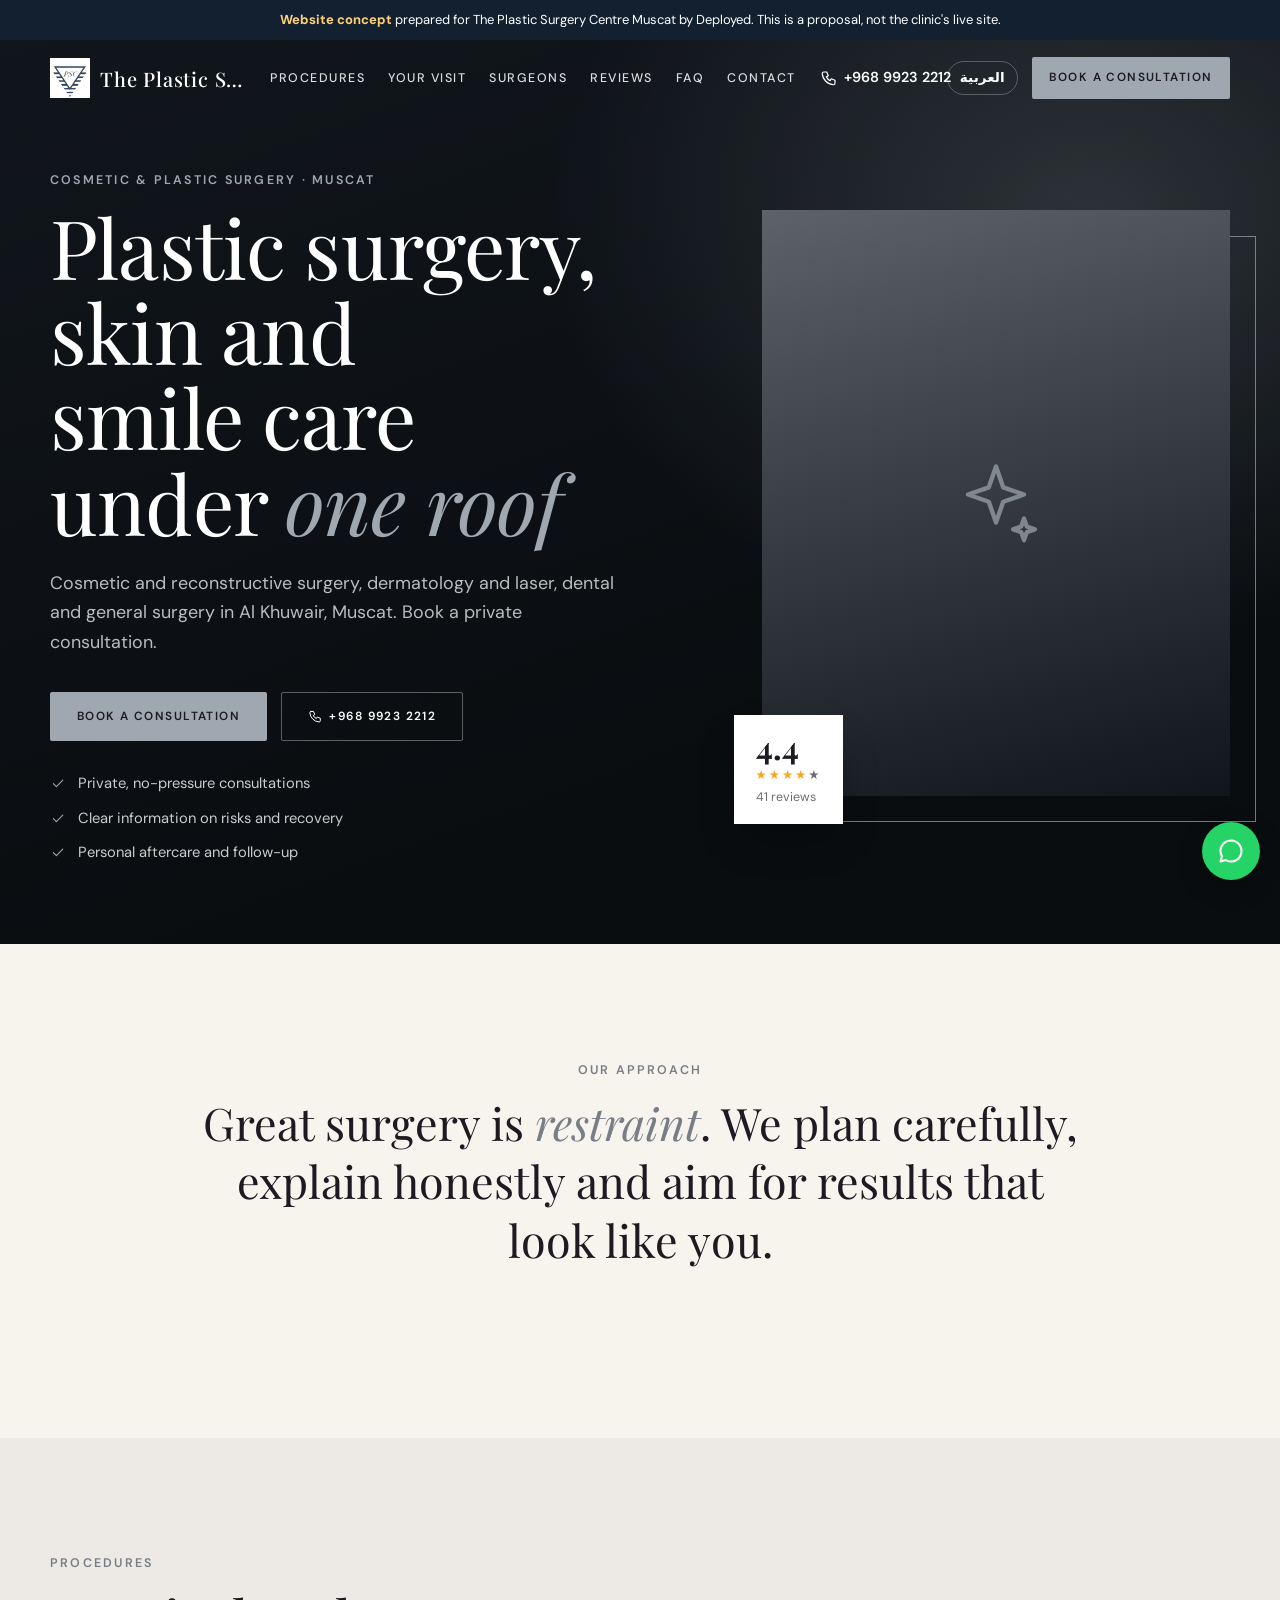
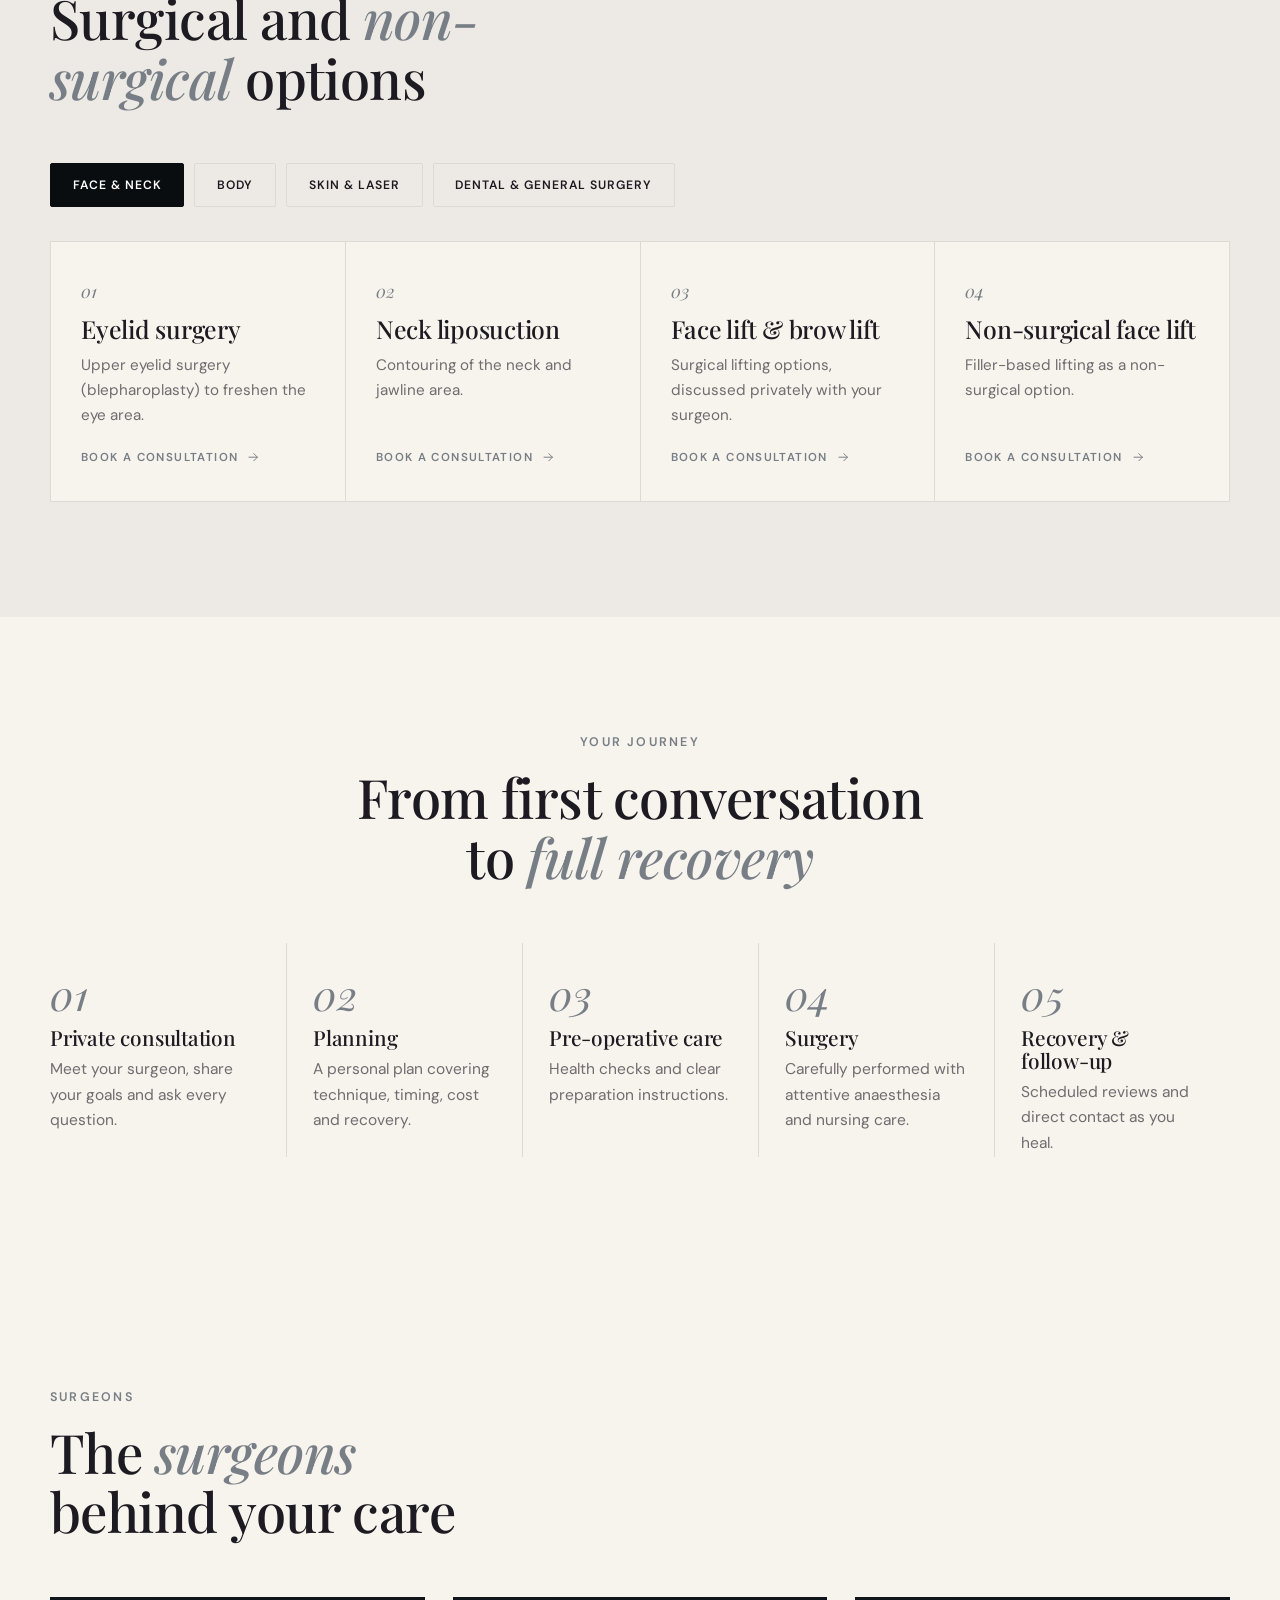
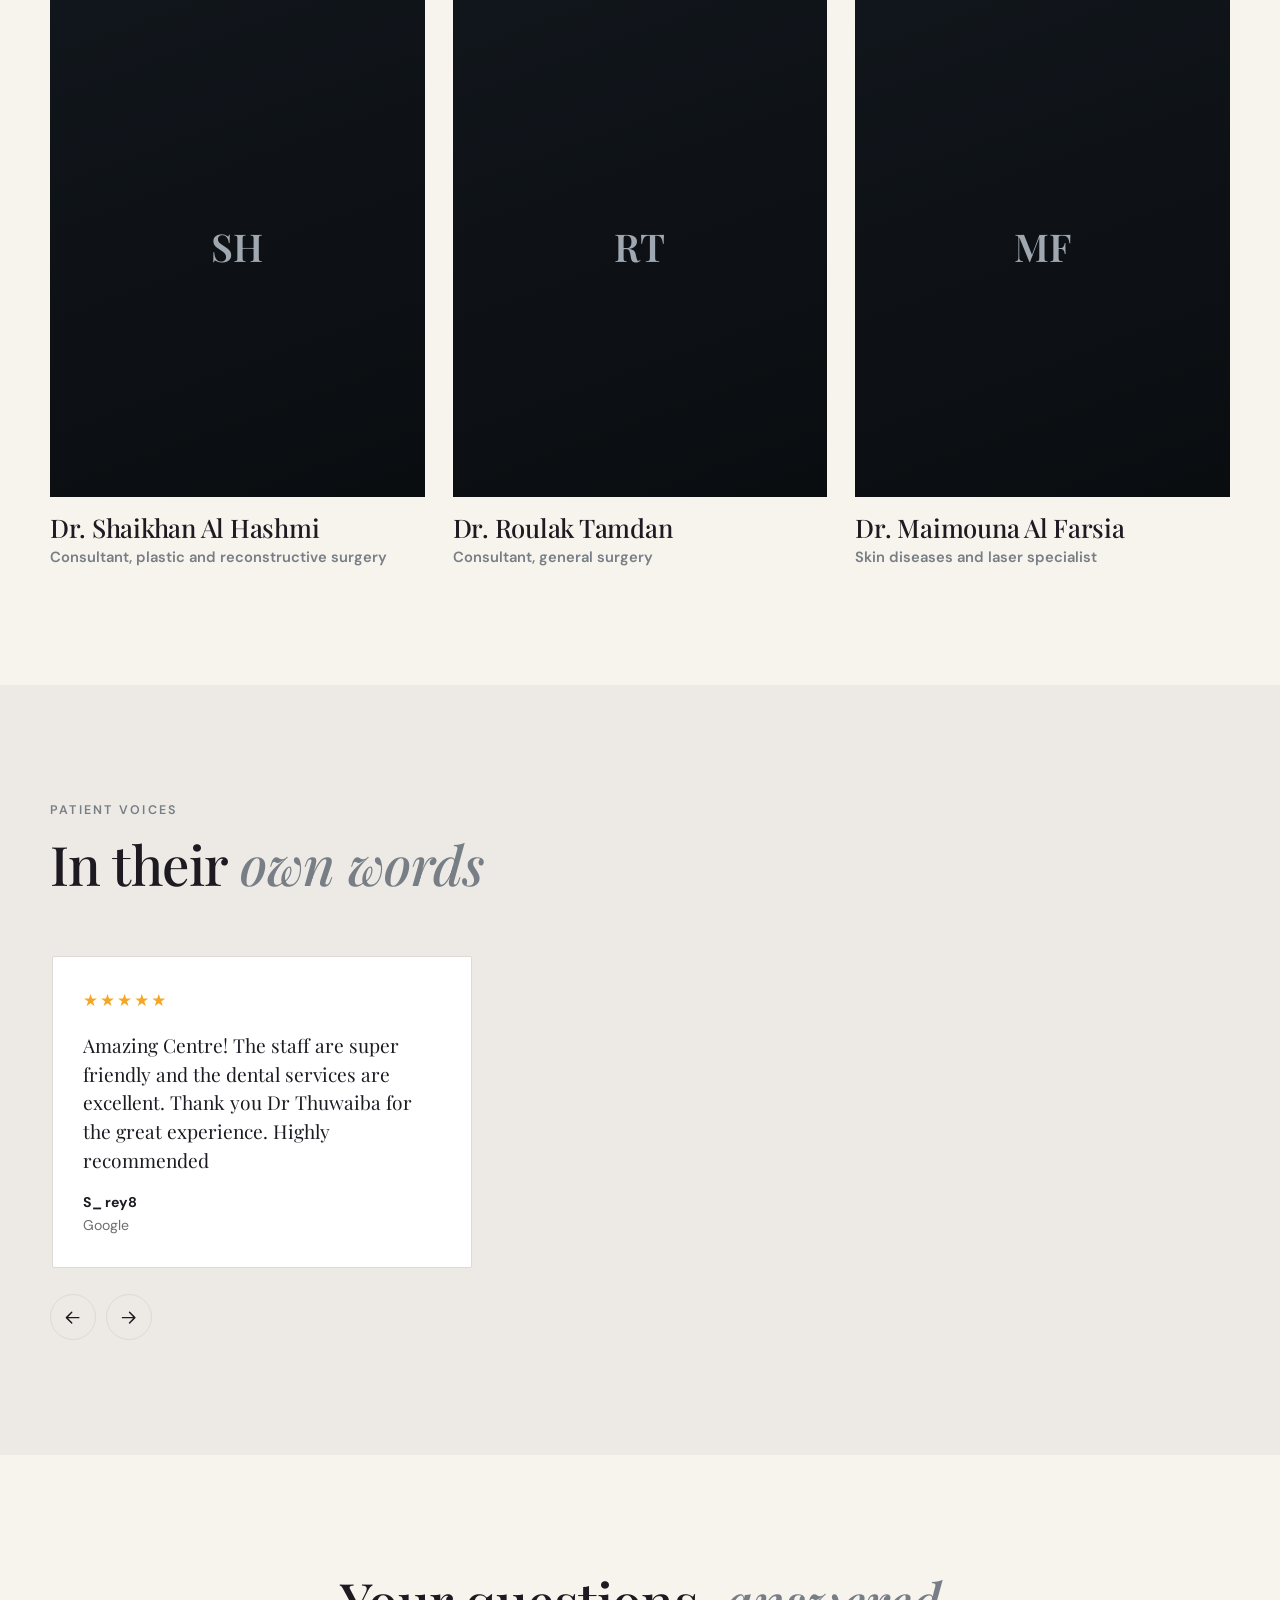
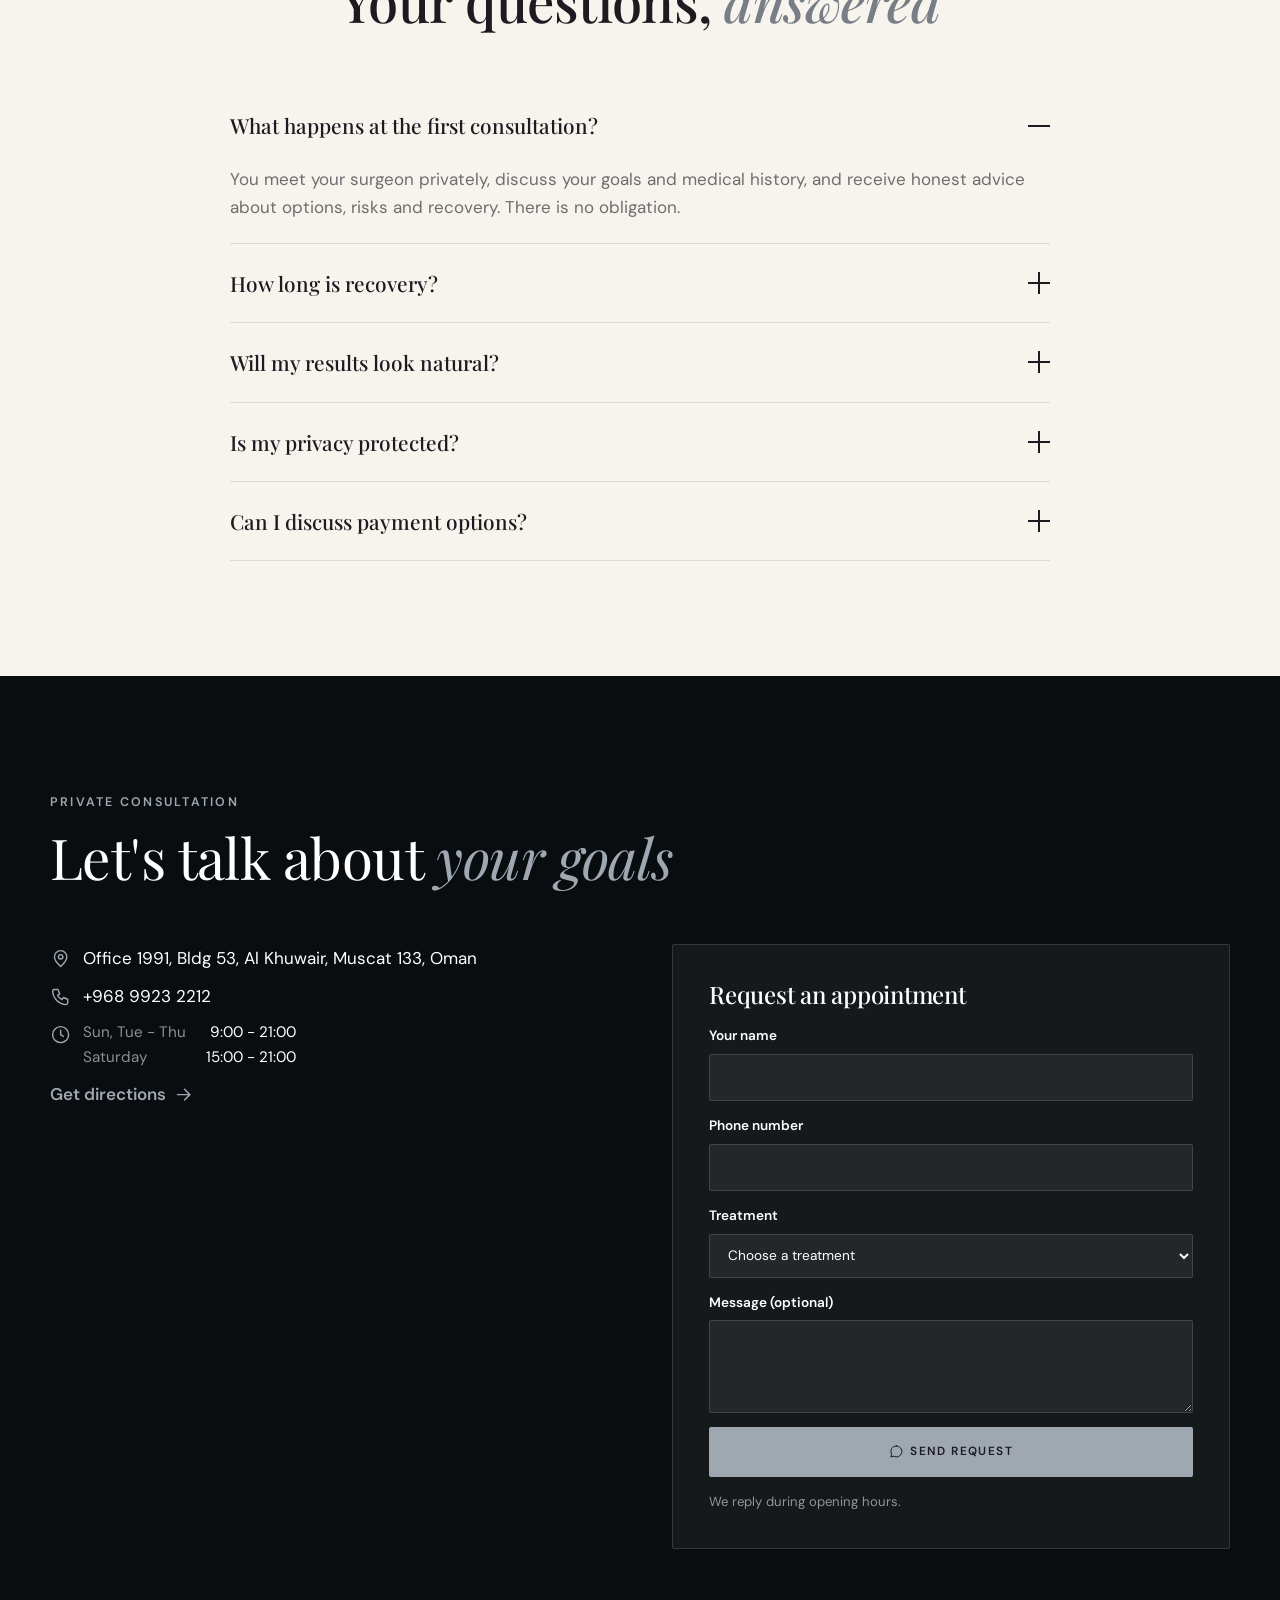
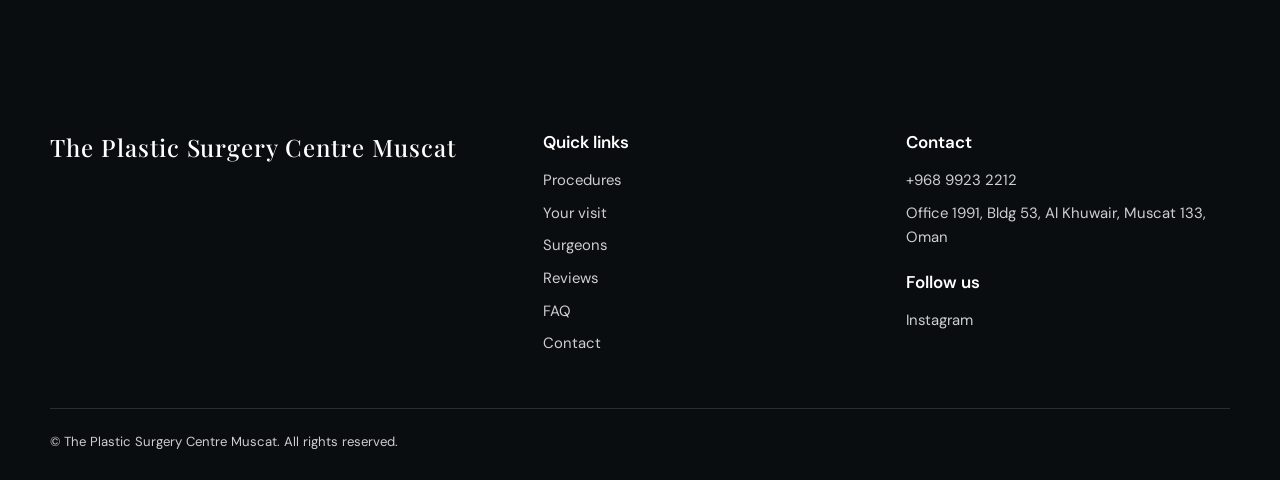
==== plastic-surgery-centre-muscat-c0ze/index.html @ c21ff0c1 "Add demo: The Plastic Surgery Centre Muscat Co-Authored-By: Claude Sonnet 5.5 <noreply@anthropic.com" ====
<!doctype html>
<html lang="en" dir="ltr" data-template="cosmetic-surgery">
<head>
<meta charset="utf-8">
<meta name="viewport" content="width=device-width,initial-scale=1">
<meta name="robots" content="noindex, nofollow">
<title>The Plastic Surgery Centre Muscat | Cosmetic &amp; plastic surgery in Muscat</title>
<meta name="description" content="The Plastic Surgery Centre Muscat provides surgical and non-surgical cosmetic procedures in Muscat, with private consultations, clear information and personal aftercare.">
<meta name="theme-color" content="#324252">
<meta property="og:title" content="The Plastic Surgery Centre Muscat | Cosmetic &amp; plastic surgery in Muscat">
<meta property="og:description" content="The Plastic Surgery Centre Muscat provides surgical and non-surgical cosmetic procedures in Muscat, with private consultations, clear information and personal aftercare.">
<link rel="alternate" hreflang="ar" href="ar/"><link rel="preconnect" href="https://fonts.googleapis.com">
<link rel="preconnect" href="https://fonts.gstatic.com" crossorigin>
<link rel="stylesheet" href="https://fonts.googleapis.com/css2?family=Playfair+Display:ital,wght@0,400;0,500;0,600;1,400;1,500&amp;family=DM+Sans:wght@300;400;500;600&amp;display=swap">
<style>:root{ --primary:#324252;--primary-deep:#202b35;--primary-soft:#eaecee;--primary-mid:#c2c6cb;--primary-ink:#ffffff;--accent:#9fa8b1;--accent-deep:#777e85;--accent-soft:#f2f3f4;--accent-ink:#14181c;--ink:#1d1a21;--muted:#706c6f;--line:#ddd9d5;--bg:#f7f3ed;--bg-alt:#edeae5;--night:#0a0d10;--night-2:#11161c;--font-display:'Playfair Display',Georgia,serif;--font-body:'DM Sans',system-ui,sans-serif; }</style>
<link rel="stylesheet" href="assets/base.css">
<link rel="stylesheet" href="assets/style.css">
<script>document.documentElement.classList.add('js')</script>
<script type="application/ld+json">{"@context": "https://schema.org", "@type": "MedicalClinic", "name": "The Plastic Surgery Centre Muscat", "telephone": "+968 9923 2212", "address": {"@type": "PostalAddress", "streetAddress": "Office 1991, Bldg 53, Al Khuwair, Muscat 133, Oman", "addressLocality": "Muscat", "addressCountry": "Oman"}, "aggregateRating": {"@type": "AggregateRating", "ratingValue": "4.4", "reviewCount": "41"}}</script>
</head>
<body>
<a class="skip" href="#main">Skip to content</a>
<div class="concept-banner"><strong>Website concept</strong> prepared for The Plastic Surgery Centre Muscat by Deployed. This is a proposal, not the clinic&#39;s live site.</div>

<header class="site-header" data-header>
  <div class="wrap bar">
    <a class="brand" href="./" aria-label="The Plastic Surgery Centre Muscat">
<img class="brand-logo" src="media/logo.png" alt="">      <span class="brand-name">The Plastic Surgery Centre Muscat</span>
    </a>
    <nav class="nav" id="nav" aria-label="Main">
<a href="#procedures">Procedures</a><a href="#journey">Your visit</a><a href="#surgeons">Surgeons</a><a href="#reviews">Reviews</a><a href="#faq">FAQ</a><a href="#contact">Contact</a>    </nav>
    <div class="actions">
<a class="tel" href="tel:96899232212" dir="ltr"><svg class="ic " viewBox="0 0 24 24" aria-hidden="true" fill="none" stroke="currentColor" stroke-width="1.6" stroke-linecap="round" stroke-linejoin="round"><path d="M5 4h4l2 5-2.5 1.5a11 11 0 005 5L15 13l5 2v4a2 2 0 01-2 2A16 16 0 013 6a2 2 0 012-2z"/></svg><span>+968 9923 2212</span></a><a class="lang" href="ar/" hreflang="ar" lang="ar">العربية</a>      <a class="btn btn-primary btn-sm" href="#contact">Book a consultation</a>
      <button class="burger" type="button" aria-label="Menu" aria-expanded="false" aria-controls="nav" data-burger><span></span><span></span></button>
    </div>
  </div>
</header>

<main id="main">
<section class="hero" id="top">
  <div class="wrap hero-grid">
    <div class="hero-copy">
      <p class="eyebrow">Cosmetic &amp; plastic surgery · Muscat</p>
      <h1>Plastic surgery, skin and smile care under <em>one roof</em></h1>
      <p class="hero-text">Cosmetic and reconstructive surgery, dermatology and laser, dental and general surgery in Al Khuwair, Muscat. Book a private consultation.</p>
      <div class="hero-cta">
        <a class="btn btn-accent" href="#contact">Book a consultation</a>
<a class="btn btn-ghost" href="tel:96899232212" dir="ltr"><svg class="ic " viewBox="0 0 24 24" aria-hidden="true" fill="none" stroke="currentColor" stroke-width="1.6" stroke-linecap="round" stroke-linejoin="round"><path d="M5 4h4l2 5-2.5 1.5a11 11 0 005 5L15 13l5 2v4a2 2 0 01-2 2A16 16 0 013 6a2 2 0 012-2z"/></svg> +968 9923 2212</a>      </div>
      <ul class="assure"><li><svg class="ic " viewBox="0 0 24 24" aria-hidden="true" fill="none" stroke="currentColor" stroke-width="1.6" stroke-linecap="round" stroke-linejoin="round"><path d="M5 12.5l4.5 4.5L19 7.5"/></svg>Private, no-pressure consultations</li><li><svg class="ic " viewBox="0 0 24 24" aria-hidden="true" fill="none" stroke="currentColor" stroke-width="1.6" stroke-linecap="round" stroke-linejoin="round"><path d="M5 12.5l4.5 4.5L19 7.5"/></svg>Clear information on risks and recovery</li><li><svg class="ic " viewBox="0 0 24 24" aria-hidden="true" fill="none" stroke="currentColor" stroke-width="1.6" stroke-linecap="round" stroke-linejoin="round"><path d="M5 12.5l4.5 4.5L19 7.5"/></svg>Personal aftercare and follow-up</li></ul>
    </div>
    <div class="hero-art">
      <div class="frame"><div class="ph frame-img" role="img" aria-label="The Plastic Surgery Centre Muscat"><svg class="ic " viewBox="0 0 24 24" aria-hidden="true" fill="none" stroke="currentColor" stroke-width="1.6" stroke-linecap="round" stroke-linejoin="round"><path d="M12 3l1.8 5.2L19 10l-5.2 1.8L12 17l-1.8-5.2L5 10l5.2-1.8z"/><path d="M19 16l.7 2 2 .7-2 .7-.7 2-.7-2-2-.7 2-.7z"/></svg></div></div>
<div class="badge"><b>4.4</b><span class="stars" role="img" aria-label="4.4 / 5"><span class="on">★</span><span class="on">★</span><span class="on">★</span><span class="on">★</span><span class="">★</span></span><span>41 reviews</span></div>    </div>
  </div>
</section>

<section class="sec intro">
  <div class="wrap narrow">
    <p class="eyebrow center">Our approach</p>
    <p class="intro-text reveal">Great surgery is <em>restraint</em>. We plan carefully, explain honestly and aim for results that look like you.</p>
  </div>
</section>


<section class="sec cream" id="procedures">
  <div class="wrap">
    <div class="sec-head reveal ">
<p class="eyebrow">Procedures</p>  <h2>Surgical and <em>non-surgical</em> options</h2>
</div>
    <div data-tabs>
      <div class="tabs" role="tablist">
<button class="tab" type="button" role="tab" id="tab-1" aria-controls="panel-1">Face &amp; neck</button><button class="tab" type="button" role="tab" id="tab-2" aria-controls="panel-2">Body</button><button class="tab" type="button" role="tab" id="tab-3" aria-controls="panel-3">Skin &amp; laser</button><button class="tab" type="button" role="tab" id="tab-4" aria-controls="panel-4">Dental &amp; general surgery</button>      </div>
      <div class="tabpanel" role="tabpanel" id="panel-1" aria-labelledby="tab-1">
        <div class="proc-grid">
          <a class="proc" href="#contact">
            <span class="proc-n">01</span>
            <h3>Eyelid surgery</h3>
            <p>Upper eyelid surgery (blepharoplasty) to freshen the eye area.</p>
            <span class="proc-go">Book a consultation <svg class="ic " viewBox="0 0 24 24" aria-hidden="true" fill="none" stroke="currentColor" stroke-width="1.6" stroke-linecap="round" stroke-linejoin="round"><path d="M5 12h14M13 6l6 6-6 6"/></svg></span>
          </a>
          <a class="proc" href="#contact">
            <span class="proc-n">02</span>
            <h3>Neck liposuction</h3>
            <p>Contouring of the neck and jawline area.</p>
            <span class="proc-go">Book a consultation <svg class="ic " viewBox="0 0 24 24" aria-hidden="true" fill="none" stroke="currentColor" stroke-width="1.6" stroke-linecap="round" stroke-linejoin="round"><path d="M5 12h14M13 6l6 6-6 6"/></svg></span>
          </a>
          <a class="proc" href="#contact">
            <span class="proc-n">03</span>
            <h3>Face lift &amp; brow lift</h3>
            <p>Surgical lifting options, discussed privately with your surgeon.</p>
            <span class="proc-go">Book a consultation <svg class="ic " viewBox="0 0 24 24" aria-hidden="true" fill="none" stroke="currentColor" stroke-width="1.6" stroke-linecap="round" stroke-linejoin="round"><path d="M5 12h14M13 6l6 6-6 6"/></svg></span>
          </a>
          <a class="proc" href="#contact">
            <span class="proc-n">04</span>
            <h3>Non-surgical face lift</h3>
            <p>Filler-based lifting as a non-surgical option.</p>
            <span class="proc-go">Book a consultation <svg class="ic " viewBox="0 0 24 24" aria-hidden="true" fill="none" stroke="currentColor" stroke-width="1.6" stroke-linecap="round" stroke-linejoin="round"><path d="M5 12h14M13 6l6 6-6 6"/></svg></span>
          </a>
        </div>
      </div>
      <div class="tabpanel" role="tabpanel" id="panel-2" aria-labelledby="tab-2">
        <div class="proc-grid">
          <a class="proc" href="#contact">
            <span class="proc-n">01</span>
            <h3>Abdominal sculpting</h3>
            <p>Body contouring for the abdomen.</p>
            <span class="proc-go">Book a consultation <svg class="ic " viewBox="0 0 24 24" aria-hidden="true" fill="none" stroke="currentColor" stroke-width="1.6" stroke-linecap="round" stroke-linejoin="round"><path d="M5 12h14M13 6l6 6-6 6"/></svg></span>
          </a>
          <a class="proc" href="#contact">
            <span class="proc-n">02</span>
            <h3>Mommy makeover</h3>
            <p>A combined plan for the body after pregnancy, tailored to you.</p>
            <span class="proc-go">Book a consultation <svg class="ic " viewBox="0 0 24 24" aria-hidden="true" fill="none" stroke="currentColor" stroke-width="1.6" stroke-linecap="round" stroke-linejoin="round"><path d="M5 12h14M13 6l6 6-6 6"/></svg></span>
          </a>
          <a class="proc" href="#contact">
            <span class="proc-n">03</span>
            <h3>Lipedema treatment</h3>
            <p>Assessment and treatment for lipedema, which is not simply weight gain.</p>
            <span class="proc-go">Book a consultation <svg class="ic " viewBox="0 0 24 24" aria-hidden="true" fill="none" stroke="currentColor" stroke-width="1.6" stroke-linecap="round" stroke-linejoin="round"><path d="M5 12h14M13 6l6 6-6 6"/></svg></span>
          </a>
        </div>
      </div>
      <div class="tabpanel" role="tabpanel" id="panel-3" aria-labelledby="tab-3">
        <div class="proc-grid">
          <a class="proc" href="#contact">
            <span class="proc-n">01</span>
            <h3>Dermatology</h3>
            <p>Skin consultations with the centre&#39;s dermatologist.</p>
            <span class="proc-go">Book a consultation <svg class="ic " viewBox="0 0 24 24" aria-hidden="true" fill="none" stroke="currentColor" stroke-width="1.6" stroke-linecap="round" stroke-linejoin="round"><path d="M5 12h14M13 6l6 6-6 6"/></svg></span>
          </a>
          <a class="proc" href="#contact">
            <span class="proc-n">02</span>
            <h3>Laser treatments</h3>
            <p>Laser sessions for face and body.</p>
            <span class="proc-go">Book a consultation <svg class="ic " viewBox="0 0 24 24" aria-hidden="true" fill="none" stroke="currentColor" stroke-width="1.6" stroke-linecap="round" stroke-linejoin="round"><path d="M5 12h14M13 6l6 6-6 6"/></svg></span>
          </a>
        </div>
      </div>
      <div class="tabpanel" role="tabpanel" id="panel-4" aria-labelledby="tab-4">
        <div class="proc-grid">
          <a class="proc" href="#contact">
            <span class="proc-n">01</span>
            <h3>Dental care</h3>
            <p>Cleaning, whitening and root canal treatment.</p>
            <span class="proc-go">Book a consultation <svg class="ic " viewBox="0 0 24 24" aria-hidden="true" fill="none" stroke="currentColor" stroke-width="1.6" stroke-linecap="round" stroke-linejoin="round"><path d="M5 12h14M13 6l6 6-6 6"/></svg></span>
          </a>
          <a class="proc" href="#contact">
            <span class="proc-n">02</span>
            <h3>General surgery</h3>
            <p>Including care for diabetic foot ulcers and burns.</p>
            <span class="proc-go">Book a consultation <svg class="ic " viewBox="0 0 24 24" aria-hidden="true" fill="none" stroke="currentColor" stroke-width="1.6" stroke-linecap="round" stroke-linejoin="round"><path d="M5 12h14M13 6l6 6-6 6"/></svg></span>
          </a>
        </div>
      </div>
    </div>
  </div>
</section>

<section class="sec" id="journey">
  <div class="wrap">
    <div class="sec-head reveal center">
<p class="eyebrow">Your journey</p>  <h2>From first conversation to <em>full recovery</em></h2>
</div>
    <ol class="journey journey-rail">
  <li class="jstep reveal">
    <span class="jnum">01</span>
    <h3>Private consultation</h3>
    <p>Meet your surgeon, share your goals and ask every question.</p>
  </li>
  <li class="jstep reveal">
    <span class="jnum">02</span>
    <h3>Planning</h3>
    <p>A personal plan covering technique, timing, cost and recovery.</p>
  </li>
  <li class="jstep reveal">
    <span class="jnum">03</span>
    <h3>Pre-operative care</h3>
    <p>Health checks and clear preparation instructions.</p>
  </li>
  <li class="jstep reveal">
    <span class="jnum">04</span>
    <h3>Surgery</h3>
    <p>Carefully performed with attentive anaesthesia and nursing care.</p>
  </li>
  <li class="jstep reveal">
    <span class="jnum">05</span>
    <h3>Recovery &amp; follow-up</h3>
    <p>Scheduled reviews and direct contact as you heal.</p>
  </li>
</ol>
  </div>
</section>


<section class="sec" id="surgeons">
  <div class="wrap">
    <div class="sec-head reveal ">
<p class="eyebrow">Surgeons</p>  <h2>The <em>surgeons</em> behind your care</h2>
</div>
    <div class="docs docs-luxe">
  <article class="doc reveal">
    <div class="doc-photo">
<div class="ph ph-person"><span>SH</span></div>    </div>
    <div class="doc-body">
      <h3>Dr. Shaikhan Al Hashmi</h3>
<p class="doc-title">Consultant, plastic and reconstructive surgery</p>    </div>
  </article>
  <article class="doc reveal">
    <div class="doc-photo">
<div class="ph ph-person"><span>RT</span></div>    </div>
    <div class="doc-body">
      <h3>Dr. Roulak Tamdan</h3>
<p class="doc-title">Consultant, general surgery</p>    </div>
  </article>
  <article class="doc reveal">
    <div class="doc-photo">
<div class="ph ph-person"><span>MF</span></div>    </div>
    <div class="doc-body">
      <h3>Dr. Maimouna Al Farsia</h3>
<p class="doc-title">Skin diseases and laser specialist</p>    </div>
  </article>
</div>
  </div>
</section>



<section class="sec cream" id="reviews">
  <div class="wrap">
    <div class="sec-head reveal ">
<p class="eyebrow">Patient voices</p>  <h2>In their <em>own words</em></h2>
</div>
    <div class="carousel" data-carousel>
  <div class="car-track" tabindex="0">
    <figure class="review reveal">
      <span class="stars" role="img" aria-label="5 / 5"><span class="on">★</span><span class="on">★</span><span class="on">★</span><span class="on">★</span><span class="on">★</span></span>
      <blockquote>Amazing Centre! The staff are super friendly and the dental services are excellent. Thank you Dr Thuwaiba for the great experience. Highly recommended</blockquote>
      <figcaption><b>S_ rey8</b><span>Google</span></figcaption>
    </figure>
  </div>
  <div class="car-nav">
    <button type="button" data-prev aria-label="Previous"><svg class="ic " viewBox="0 0 24 24" aria-hidden="true" fill="none" stroke="currentColor" stroke-width="1.6" stroke-linecap="round" stroke-linejoin="round"><path d="M5 12h14M13 6l6 6-6 6"/></svg></button>
    <button type="button" data-next aria-label="Next"><svg class="ic " viewBox="0 0 24 24" aria-hidden="true" fill="none" stroke="currentColor" stroke-width="1.6" stroke-linecap="round" stroke-linejoin="round"><path d="M5 12h14M13 6l6 6-6 6"/></svg></button>
  </div>
</div>
  </div>
</section>

<section class="sec" id="faq">
  <div class="wrap">
    <div class="sec-head reveal center">
  <h2>Your questions, <em>answered</em></h2>
</div>
    <div class="faq">
  <details class="faq-item reveal" open>
    <summary>What happens at the first consultation?<span class="faq-plus" aria-hidden="true"></span></summary>
    <div class="faq-a"><p>You meet your surgeon privately, discuss your goals and medical history, and receive honest advice about options, risks and recovery. There is no obligation.</p></div>
  </details>
  <details class="faq-item reveal" >
    <summary>How long is recovery?<span class="faq-plus" aria-hidden="true"></span></summary>
    <div class="faq-a"><p>It varies by procedure. We give you a realistic timeline for time off work, activity and when to expect final results.</p></div>
  </details>
  <details class="faq-item reveal" >
    <summary>Will my results look natural?<span class="faq-plus" aria-hidden="true"></span></summary>
    <div class="faq-a"><p>That is our aim. We plan conservatively around your proportions and discuss what is realistic for you.</p></div>
  </details>
  <details class="faq-item reveal" >
    <summary>Is my privacy protected?<span class="faq-plus" aria-hidden="true"></span></summary>
    <div class="faq-a"><p>Yes. Consultations are private and your information and photos are handled confidentially.</p></div>
  </details>
  <details class="faq-item reveal" >
    <summary>Can I discuss payment options?<span class="faq-plus" aria-hidden="true"></span></summary>
    <div class="faq-a"><p>Of course. We provide a clear written estimate and can talk through the options available.</p></div>
  </details>
</div>
  </div>
</section>

<section class="sec night" id="contact">
  <div class="wrap">
    <div class="sec-head reveal ">
<p class="eyebrow">Private consultation</p>  <h2>Let&#39;s talk about <em>your goals</em></h2>
</div>
    <div class="contact-grid">
  <div class="contact-info reveal">
    <div class="loc">
<p class="loc-row"><svg class="ic " viewBox="0 0 24 24" aria-hidden="true" fill="none" stroke="currentColor" stroke-width="1.6" stroke-linecap="round" stroke-linejoin="round"><path d="M12 21s7-6.2 7-11a7 7 0 10-14 0c0 4.8 7 11 7 11z"/><circle cx="12" cy="10" r="2.5"/></svg><span>Office 1991, Bldg 53, Al Khuwair, Muscat 133, Oman</span></p><p class="loc-row"><svg class="ic " viewBox="0 0 24 24" aria-hidden="true" fill="none" stroke="currentColor" stroke-width="1.6" stroke-linecap="round" stroke-linejoin="round"><path d="M5 4h4l2 5-2.5 1.5a11 11 0 005 5L15 13l5 2v4a2 2 0 01-2 2A16 16 0 013 6a2 2 0 012-2z"/></svg><a href="tel:96899232212" dir="ltr">+968 9923 2212</a></p><div class="loc-row"><svg class="ic " viewBox="0 0 24 24" aria-hidden="true" fill="none" stroke="currentColor" stroke-width="1.6" stroke-linecap="round" stroke-linejoin="round"><circle cx="12" cy="12" r="9"/><path d="M12 7v5l3 2"/></svg><div><dl class="hours"><div><dt>Sun, Tue - Thu</dt><dd>9:00 - 21:00</dd></div><div><dt>Saturday</dt><dd>15:00 - 21:00</dd></div></dl></div></div><a class="link-arrow" href="https://www.google.com/maps/place/?q=place_id:ChIJjTKtD6f_kT4Rac5AqOEodqY" target="_blank" rel="noopener">Get directions <svg class="ic " viewBox="0 0 24 24" aria-hidden="true" fill="none" stroke="currentColor" stroke-width="1.6" stroke-linecap="round" stroke-linejoin="round"><path d="M5 12h14M13 6l6 6-6 6"/></svg></a>    </div>
  </div>
  <form class="form reveal" data-wa-form="96899232212" data-msg="Hello The Plastic Surgery Centre Muscat, I&#39;d like to book an appointment. Name: {n}. Phone: {p}. Treatment: {s}. {m}" data-live="false" data-demo-note="This is a website concept, so the form is not connected.">
    <h3>Request an appointment</h3>
    <label><span>Your name</span><input name="n" required autocomplete="name"></label>
    <label><span>Phone number</span><input name="p" type="tel" required autocomplete="tel" dir="ltr"></label>
    <label><span>Treatment</span>
      <select name="s"><option value="">Choose a treatment</option><option>Eyelid surgery</option><option>Neck liposuction</option><option>Face lift &amp; brow lift</option><option>Non-surgical face lift</option><option>Abdominal sculpting</option><option>Mommy makeover</option><option>Lipedema treatment</option><option>Dermatology</option><option>Laser treatments</option><option>Dental care</option><option>General surgery</option></select>
    </label>
    <label><span>Message (optional)</span><textarea name="m" rows="3"></textarea></label>
    <button class="btn btn-primary" type="submit"><svg class="ic " viewBox="0 0 24 24" aria-hidden="true" fill="none" stroke="currentColor" stroke-width="1.6" stroke-linecap="round" stroke-linejoin="round"><path d="M12 3a9 9 0 00-7.7 13.6L3 21l4.5-1.2A9 9 0 1012 3z"/></svg> Send request</button>
    <p class="fine form-status" role="status">We reply during opening hours.</p>
  </form>
</div>
  </div>
</section>
</main>

<footer class="site-footer">
  <div class="wrap foot-grid">
    <div class="foot-brand">
      <p class="brand-name">The Plastic Surgery Centre Muscat</p>
    </div>
    <div>
      <p class="foot-h">Quick links</p>
      <ul><li><a href="#procedures">Procedures</a></li><li><a href="#journey">Your visit</a></li><li><a href="#surgeons">Surgeons</a></li><li><a href="#reviews">Reviews</a></li><li><a href="#faq">FAQ</a></li><li><a href="#contact">Contact</a></li></ul>
    </div>
    <div>
      <p class="foot-h">Contact</p>
      <ul>
<li><a href="tel:96899232212" dir="ltr">+968 9923 2212</a></li><li>Office 1991, Bldg 53, Al Khuwair, Muscat 133, Oman</li>      </ul>
      <p class="foot-h">Follow us</p>
      <ul class="social"><li><a href="https://www.instagram.com/the_plastic_surgery_centre" target="_blank" rel="noopener">Instagram</a></li></ul>
    </div>
  </div>
  <div class="wrap foot-base">
    <span>© The Plastic Surgery Centre Muscat. All rights reserved.</span>
  </div>
</footer>

<div class="wa" data-wa>
  <div class="wa-pop" id="wa-pop" hidden>
    <div class="wa-head"><b>The Plastic Surgery Centre Muscat</b><span>Typically replies within minutes</span></div>
    <div class="wa-body">
      <p class="wa-bubble">Hi there! How can we help you today?</p>
      <a class="wa-quick" href="#contact">Book an appointment</a>
      <a class="wa-quick" href="#contact">Ask about prices</a>
      <a class="wa-open" href="#contact"><svg class="ic " viewBox="0 0 24 24" aria-hidden="true" fill="none" stroke="currentColor" stroke-width="1.6" stroke-linecap="round" stroke-linejoin="round"><path d="M12 3a9 9 0 00-7.7 13.6L3 21l4.5-1.2A9 9 0 1012 3z"/></svg> Open WhatsApp chat</a>
    </div>
  </div>
  <button class="wa-btn" type="button" aria-label="WhatsApp" aria-expanded="false" aria-controls="wa-pop" data-wa-toggle><svg class="ic " viewBox="0 0 24 24" aria-hidden="true" fill="none" stroke="currentColor" stroke-width="1.6" stroke-linecap="round" stroke-linejoin="round"><path d="M12 3a9 9 0 00-7.7 13.6L3 21l4.5-1.2A9 9 0 1012 3z"/></svg></button>
</div>
<script src="assets/app.js" defer></script>
</body>
</html>
---- plastic-surgery-centre-muscat-c0ze/assets/base.css ----
/* Shared structure + behaviour styles. Look & feel lives in each template's style.css. */
*,*::before,*::after{box-sizing:border-box}
html{scroll-behavior:smooth;-webkit-text-size-adjust:100%}
body{margin:0;font-family:var(--font-body);color:var(--ink);background:var(--bg);line-height:1.65;font-size:17px;-webkit-font-smoothing:antialiased;overflow-x:hidden}
img,svg{max-width:100%;display:block}
a{color:inherit;text-decoration:none}
ul,ol{margin:0;padding:0;list-style:none}
h1,h2,h3,p,figure,blockquote,dl,dd{margin:0}
h1,h2,h3{font-family:var(--font-display);line-height:1.1;text-wrap:balance}
button,input,select,textarea{font:inherit;color:inherit}
section[id]{scroll-margin-top:84px}
.ic{width:1.25em;height:1.25em;flex:none}
.wrap{width:min(1180px,100% - 40px);margin-inline:auto}
.skip{position:absolute;inset-inline-start:-999px;top:8px;background:var(--ink);color:var(--bg);padding:8px 14px;z-index:99;border-radius:6px}
.skip:focus{inset-inline-start:8px}
.fine{font-size:.82rem;color:var(--muted)}
em{font-style:italic}

/* buttons */
.btn{display:inline-flex;align-items:center;justify-content:center;gap:.55em;padding:.9em 1.7em;border-radius:999px;border:1.5px solid transparent;font-weight:600;font-size:.95rem;cursor:pointer;transition:transform .2s,box-shadow .2s,background .2s,color .2s;white-space:nowrap}
.btn:hover{transform:translateY(-2px)}
.btn-primary{background:var(--primary);color:var(--primary-ink)}
.btn-primary:hover{background:var(--primary-deep)}
.btn-accent{background:var(--accent);color:var(--accent-ink)}
.btn-accent:hover{background:var(--accent-deep)}
.btn-ghost{border-color:currentColor;background:transparent}
.btn-sm{padding:.65em 1.2em;font-size:.85rem}
.link-arrow{display:inline-flex;align-items:center;gap:.4em;font-weight:600;color:var(--primary)}
.link-arrow .ic{transition:transform .2s}
.link-arrow:hover .ic{transform:translateX(4px)}
[dir=rtl] .ic-flip,[dir=rtl] .link-arrow .ic,[dir=rtl] .btn .ic-arrow{transform:scaleX(-1)}
[dir=rtl] .link-arrow:hover .ic{transform:scaleX(-1) translateX(4px)}

/* header */
.concept-banner{background:#13202f;color:#fff;text-align:center;font-size:13px;line-height:1.5;padding:10px 16px}
.concept-banner strong{color:#ffd27a}
.site-header{position:fixed;inset-inline:0;top:var(--hy,41px);z-index:50;transition:background .3s,box-shadow .3s,padding .3s}
.site-header .bar{display:flex;align-items:center;gap:24px;height:76px}
.brand{white-space:nowrap;display:flex;align-items:center;gap:10px;font-family:var(--font-display);font-weight:700;font-size:1.3rem;margin-inline-end:auto}
.brand-logo{height:40px;width:auto}
.nav{display:flex;gap:clamp(14px,1.8vw,26px);white-space:nowrap;font-size:.92rem;font-weight:500}
.nav a{opacity:.85;position:relative}
.nav a:hover{opacity:1}
.actions{display:flex;align-items:center;gap:14px}
.tel{white-space:nowrap;display:flex;align-items:center;gap:.4em;font-weight:600;font-size:.9rem}
.lang{font-size:.85rem;font-weight:600;border:1px solid var(--line);padding:.35em .9em;border-radius:999px}
.burger{display:none;width:42px;height:42px;border:0;background:transparent;cursor:pointer;position:relative}
.burger span{position:absolute;inset-inline:10px;height:2px;background:currentColor;transition:transform .25s,top .25s}
.burger span:first-child{top:16px}.burger span:last-child{top:25px}
.burger[aria-expanded=true] span:first-child{top:20px;transform:rotate(45deg)}
.burger[aria-expanded=true] span:last-child{top:20px;transform:rotate(-45deg)}
@media(max-width:1180px){.tel span{display:none}}
@media(max-width:980px){
  .tel span{display:none}
  .burger{display:block}
  .nav{position:fixed;inset:calc(var(--hy,41px) + 76px) 0 auto 0;flex-direction:column;gap:0;background:var(--bg);color:var(--ink);padding:10px 20px 24px;box-shadow:0 20px 40px #0002;transform:translateY(-12px);opacity:0;pointer-events:none;transition:.25s}
  .nav a{padding:14px 4px;border-bottom:1px solid var(--line);font-size:1rem}
  .nav.open{transform:none;opacity:1;pointer-events:auto}
}
@media(max-width:560px){.actions .btn{display:none}.tel{display:none}}

/* sections */
.sec{padding:clamp(64px,9vw,120px) 0}
.sec-head{max-width:680px;margin-bottom:clamp(32px,5vw,56px)}
.sec-head.center{margin-inline:auto;text-align:center}
.sec-head h2{font-size:clamp(2rem,4.4vw,3.4rem)}
.sec-head .lead{margin-top:14px;color:var(--muted);font-size:1.08rem}
.eyebrow{font-size:.78rem;letter-spacing:.18em;text-transform:uppercase;font-weight:600;color:var(--accent-deep);margin-bottom:14px}
[dir=rtl] .eyebrow{letter-spacing:0}

/* reveal */
.js .reveal{opacity:0;transform:translateY(22px);transition:opacity .7s ease,transform .7s ease}
.js .reveal.in{opacity:1;transform:none}
@media(prefers-reduced-motion:reduce){.js .reveal{opacity:1;transform:none;transition:none}html{scroll-behavior:auto}}

/* placeholders (used until real photos are supplied) */
.ph{position:relative;display:grid;place-items:center;overflow:hidden;color:#fff;background:
  radial-gradient(circle at 25% 20%,var(--accent-soft) 0,transparent 45%),
  linear-gradient(145deg,var(--primary-mid),var(--primary) 70%,var(--primary-deep))}
.ph .ic{width:34%;height:34%;max-width:96px;opacity:.55;stroke-width:1.1}
.ph-person{aspect-ratio:1;font-family:var(--font-display);font-size:2.4rem;font-weight:600;background:linear-gradient(145deg,var(--accent-soft),var(--primary-mid))}
.ph-person span{color:var(--primary-deep)}

/* stats */
.stats{display:flex;flex-wrap:wrap;gap:20px 56px}
.stat{display:flex;flex-direction:column}
.stat-top{display:flex;align-items:baseline}
.stat-num,.stat-suffix{font-family:var(--font-display);font-size:clamp(2rem,4vw,3rem);line-height:1;font-weight:600}
.stat-label{font-size:.85rem;color:var(--muted);margin-top:6px}

/* faq */
.faq{max-width:820px;margin-inline:auto}
.faq-item{border-bottom:1px solid var(--line)}
.faq-item summary{list-style:none;cursor:pointer;display:flex;justify-content:space-between;align-items:center;gap:20px;padding:22px 0;font-weight:600;font-size:1.08rem}
.faq-item summary::-webkit-details-marker{display:none}
.faq-plus{width:22px;height:22px;position:relative;flex:none}
.faq-plus::before,.faq-plus::after{content:"";position:absolute;background:currentColor;inset:50% 0 auto;height:2px;margin-top:-1px;transition:transform .25s}
.faq-plus::after{transform:rotate(90deg)}
.faq-item[open] .faq-plus::after{transform:none}
.faq-a{padding:0 0 22px;color:var(--muted);max-width:68ch}

/* reviews carousel */
.carousel{position:relative}
.car-track{display:flex;gap:22px;overflow-x:auto;scroll-snap-type:x mandatory;padding:6px 2px 18px;scrollbar-width:none}
.car-track::-webkit-scrollbar{display:none}
.review{flex:0 0 min(420px,86%);scroll-snap-align:start;padding:30px;border-radius:var(--r-card,16px);background:var(--card,#fff);border:1px solid var(--line);display:flex;flex-direction:column;gap:16px}
.review blockquote{font-size:1.02rem;flex:1}
.review figcaption{display:flex;flex-direction:column;font-size:.88rem}
.review figcaption span{color:var(--muted)}
.stars{color:var(--line);letter-spacing:2px;font-size:1.05rem}
.stars .on{color:#f5a623}
.car-nav{display:flex;gap:10px;margin-top:8px}
.car-nav button{width:46px;height:46px;border-radius:50%;border:1px solid var(--line);background:transparent;cursor:pointer;display:grid;place-items:center;transition:.2s}
.car-nav button:hover{background:var(--primary);color:var(--primary-ink);border-color:var(--primary)}
.car-nav button:first-child .ic{transform:scaleX(-1)}
[dir=rtl] .car-nav button:first-child .ic{transform:none}
[dir=rtl] .car-nav button:last-child .ic{transform:scaleX(-1)}

/* doctors */
.docs{display:grid;grid-template-columns:repeat(auto-fit,minmax(250px,1fr));gap:28px}
.doc-photo img,.doc-photo .ph{width:100%;aspect-ratio:4/5;object-fit:cover}
.doc-body{padding-top:16px}
.doc h3{font-size:1.4rem}
.doc-title{color:var(--accent-deep);font-weight:600;font-size:.92rem;margin-top:4px}
.doc-cred{color:var(--muted);font-size:.88rem}
.doc-bio{margin-top:10px;font-size:.95rem;color:var(--muted)}

/* journey */
.journey{display:grid;grid-template-columns:repeat(auto-fit,minmax(220px,1fr));gap:28px;counter-reset:j}
.jnum{font-family:var(--font-display);font-size:2.6rem;color:var(--accent);line-height:1;display:block;margin-bottom:12px}
.jstep h3{font-size:1.3rem;margin-bottom:8px}
.jstep p{color:var(--muted);font-size:.97rem}

/* before / after */
.ba-wrap{display:grid;grid-template-columns:repeat(auto-fit,minmax(min(100%,420px),1fr));gap:28px}
.ba-stage{position:relative;aspect-ratio:4/3;overflow:hidden;border-radius:var(--r-card,16px);user-select:none;touch-action:pan-y}
.ba-layer,.ba-img{position:absolute;inset:0;width:100%;height:100%;object-fit:cover}
.ba-before{clip-path:inset(0 calc(100% - var(--pos)) 0 0)}
[dir=rtl] .ba-before{clip-path:inset(0 0 0 calc(100% - var(--pos)))}
.ba-before .ph{filter:grayscale(.85) brightness(.9)}
.ba-handle{position:absolute;top:0;bottom:0;left:var(--pos);width:3px;background:#fff;transform:translateX(-50%);box-shadow:0 0 12px #0006;pointer-events:none}
[dir=rtl] .ba-handle{left:auto;right:var(--pos);transform:translateX(50%)}
.ba-handle::after{content:"↔";position:absolute;top:50%;left:50%;transform:translate(-50%,-50%);width:44px;height:44px;border-radius:50%;background:#fff;color:#222;display:grid;place-items:center;font-size:1.1rem;box-shadow:0 4px 14px #0004}
.ba-stage input{position:absolute;inset:0;width:100%;height:100%;opacity:0;cursor:ew-resize;margin:0}
.ba-tag{position:absolute;bottom:14px;padding:.25em .8em;border-radius:999px;background:#000a;color:#fff;font-size:.75rem;letter-spacing:.08em;text-transform:uppercase;z-index:2}
.ba-tag-b{inset-inline-start:14px}.ba-tag-a{inset-inline-end:14px}
.ba figcaption{margin-top:10px;font-size:.88rem;color:var(--muted)}
.ba-wrap+.fine{margin-top:18px}

/* contact */
.contact-grid{display:grid;grid-template-columns:1fr 1fr;gap:clamp(24px,5vw,64px);align-items:start}
@media(max-width:860px){.contact-grid{grid-template-columns:1fr}}
.loc{margin-bottom:28px}
.loc h3{font-size:1.25rem;margin-bottom:10px}
.loc-row{display:flex;gap:12px;align-items:flex-start;margin-bottom:10px}
.loc-row .ic{margin-top:.25em;color:var(--accent-deep)}
.hours div{display:flex;justify-content:space-between;gap:24px;font-size:.95rem}
.hours dt{color:var(--muted)}
.form{display:grid;gap:14px;padding:clamp(22px,3vw,36px);border-radius:var(--r-card,16px);background:var(--card,#fff);border:1px solid var(--line)}
.form h3{font-size:1.5rem;margin-bottom:4px}
.form label{display:grid;gap:6px;font-size:.85rem;font-weight:600}
.form input,.form select,.form textarea{padding:.85em 1em;border-radius:10px;border:1px solid var(--line);background:var(--bg);font-weight:400}
.form input:focus,.form select:focus,.form textarea:focus{outline:2px solid var(--accent);outline-offset:1px}

/* footer */
.site-footer{padding:64px 0 28px;background:var(--night);color:#ffffffcc}
.foot-grid{display:grid;grid-template-columns:1.4fr 1fr 1fr;gap:40px}
@media(max-width:760px){.foot-grid{grid-template-columns:1fr}}
.site-footer .brand-name{font-family:var(--font-display);font-size:1.5rem;color:#fff;margin-bottom:10px}
.foot-h{color:#fff;font-weight:600;margin-bottom:12px;margin-top:18px}
.foot-grid>div>.foot-h:first-child{margin-top:0}
.site-footer li{margin-bottom:8px;font-size:.93rem}
.site-footer a:hover{color:#fff;text-decoration:underline}
.social{display:flex;flex-wrap:wrap;gap:8px 16px}
.foot-base{display:flex;justify-content:space-between;flex-wrap:wrap;gap:12px;margin-top:44px;padding-top:22px;border-top:1px solid #ffffff22;font-size:.82rem}
.preview-note{opacity:.7}

/* whatsapp widget */
.wa{position:fixed;inset-inline-end:20px;bottom:20px;z-index:60}
.wa-btn{width:58px;height:58px;border-radius:50%;border:0;background:#25d366;color:#fff;display:grid;place-items:center;cursor:pointer;box-shadow:0 8px 24px #0004;transition:transform .2s}
.wa-btn:hover{transform:scale(1.07)}
.wa-btn .ic{width:28px;height:28px;stroke-width:1.8}
.wa-pop{position:absolute;inset-inline-end:0;bottom:72px;width:min(330px,calc(100vw - 40px));background:#fff;color:#1c1c1c;border-radius:16px;box-shadow:0 20px 50px #0004;overflow:hidden;animation:pop .25s ease}
.wa-pop[hidden]{display:none}
@keyframes pop{from{opacity:0;transform:translateY(10px) scale(.97)}}
.wa-head{background:#075e54;color:#fff;padding:14px 18px;display:grid}
.wa-head span{font-size:.78rem;opacity:.85}
.wa-body{padding:16px;background:#ece5dd;display:grid;gap:8px}
.wa-bubble{background:#fff;padding:10px 14px;border-radius:0 12px 12px 12px;font-size:.92rem;justify-self:start;max-width:90%}
[dir=rtl] .wa-bubble{border-radius:12px 0 12px 12px}
.wa-quick{background:#fff;border:1px solid #25d36688;color:#075e54;padding:9px 14px;border-radius:999px;font-size:.88rem;font-weight:600;text-align:center}
.wa-quick:hover{background:#25d36622}
.wa-open{display:flex;justify-content:center;gap:8px;align-items:center;background:#25d366;color:#fff;padding:11px;border-radius:999px;font-weight:600;font-size:.9rem;margin-top:4px}

/* marquee ticker */
.ticker{overflow:hidden;white-space:nowrap}
.ticker-track{display:inline-flex;gap:0;animation:tick 40s linear infinite}
.ticker:hover .ticker-track{animation-play-state:paused}
@keyframes tick{to{transform:translateX(-50%)}}
[dir=rtl] .ticker-track{animation-name:tickr}
@keyframes tickr{to{transform:translateX(50%)}}
@media(prefers-reduced-motion:reduce){.ticker-track{animation:none}}

/* tabs */
.tabs{display:flex;flex-wrap:wrap;gap:10px;margin-bottom:34px}
.tab{padding:.7em 1.5em;border-radius:999px;border:1px solid var(--line);background:transparent;cursor:pointer;font-weight:600;font-size:.92rem;transition:.2s}
.tab[aria-selected=true]{background:var(--accent);color:var(--accent-ink);border-color:var(--accent)}
.tabpanel[hidden]{display:none}

html[lang=ar]{--font-display:'Tajawal',sans-serif;--font-body:'Tajawal',sans-serif}
html[lang=ar] body{line-height:1.85}
html[lang=ar] em{font-style:normal}
html[lang=ar] h1,html[lang=ar] h2,html[lang=ar] h3{line-height:1.3}

/* keep hero/side artwork from ballooning when columns stack */
@media(max-width:900px){.hero-art,.why-art,.tech-art{max-width:480px;margin-inline:auto;width:100%}}

/* small phones: let the brand shrink so the menu button never leaves the screen */
.brand{min-width:0;flex:1 1 auto}
.brand-name{overflow:hidden;text-overflow:ellipsis}
@media(max-width:560px){
  .site-header .bar{gap:10px;height:68px}
  .site-header .brand{font-size:1.05rem}
  .site-header .brand-name{font-size:1.05rem}
  .lang{padding:.3em .75em;font-size:.78rem}
  .actions{gap:8px;flex:none}
  .nav{inset:calc(var(--hy,41px) + 68px) 0 auto 0}
}
---- plastic-surgery-centre-muscat-c0ze/assets/style.css ----
/* COSMETIC SURGERY: discreet, dark luxe, gold accent, tabs, generous space. */
:root{--r-card:2px;--card:#fff}
body{font-weight:400}
h1,h2,h3{font-weight:500;letter-spacing:-.01em}
h1 em,h2 em,.intro-text em{font-style:italic;color:var(--accent-deep)}
.sec.cream{background:var(--bg-alt)}
.sec.slim{padding:50px 0}
.center{text-align:center}
.narrow{max-width:880px}
.btn{border-radius:2px;letter-spacing:.12em;text-transform:uppercase;font-size:.74rem;font-weight:600;padding:1.2em 2.2em}
[dir=rtl] .btn{letter-spacing:0}
.btn-accent{color:#1d1a21}
.btn-ghost{color:#fff;border-color:#ffffff55}
.btn-ghost:hover{border-color:var(--accent);color:var(--accent)}

/* header over dark hero */
.site-header{color:#fff}
.site-header .lang{border-color:#ffffff44}
.site-header[data-scrolled],.site-header[data-open]{background:#241f2af2;backdrop-filter:blur(10px);box-shadow:0 1px 0 #ffffff18}
.site-header[data-open] .nav{background:var(--night);color:#fff}
.brand-name{font-weight:500;letter-spacing:.04em;font-size:1.25rem}
.nav{font-size:.78rem;letter-spacing:.12em;text-transform:uppercase}
[dir=rtl] .nav{letter-spacing:0;text-transform:none}
@media(max-width:980px){.nav{background:var(--night);color:#fff}.nav a{border-color:#ffffff1f}}
.btn-sm{background:var(--accent);color:#1d1a21;padding:.9em 1.4em}
.btn-sm:hover{background:var(--accent-deep)}

/* hero */
.hero{position:relative;min-height:100vh;display:grid;align-items:center;padding:130px 0 80px;color:#fff;overflow:hidden;background:
  radial-gradient(900px 700px at 85% 20%,color-mix(in srgb,var(--accent) 22%,transparent),transparent 60%),
  linear-gradient(160deg,var(--night-2),var(--night) 70%)}
.hero-grid{display:grid;grid-template-columns:1.1fr .9fr;gap:clamp(30px,6vw,90px);align-items:center}
@media(max-width:900px){.hero-grid{grid-template-columns:1fr}.hero{min-height:0}}
.eyebrow{color:var(--accent-deep)}
.hero .eyebrow,.night .eyebrow{color:var(--accent)}
.hero h1{font-size:clamp(2.8rem,6.4vw,5.6rem);line-height:1.04;font-weight:400;margin:12px 0 24px}
.hero h1 em{color:var(--accent)}
.hero-text{font-size:1.12rem;color:#ffffffb8;max-width:48ch}
.hero-cta{display:flex;flex-wrap:wrap;gap:14px;margin:34px 0 30px}
.assure{display:grid;gap:10px;font-size:.92rem;color:#ffffffc8}
.assure li{display:flex;gap:12px;align-items:center}
.assure .ic{color:var(--accent);width:1.1em}
.hero-art{position:relative;padding:0 0 28px 28px}
[dir=rtl] .hero-art{padding:0 28px 28px 0}
.frame{position:relative}
.frame::before{content:"";position:absolute;inset:26px -26px -26px 26px;border:1px solid var(--accent);opacity:.7;z-index:0}
[dir=rtl] .frame::before{inset:26px 26px -26px -26px}
.frame-img,.frame .ph{position:relative;z-index:1;width:100%;aspect-ratio:4/5;object-fit:cover}
.frame .ph{background:linear-gradient(165deg,color-mix(in srgb,var(--accent) 55%,var(--night)),var(--night-2))}
.frame .ph .ic{color:var(--accent);opacity:.7}
.badge{position:absolute;z-index:2;inset-inline-start:0;bottom:0;background:#fff;color:var(--ink);padding:16px 22px;display:grid;gap:2px;box-shadow:0 20px 40px -10px #0006}
.badge b{font-family:var(--font-display);font-size:2rem;line-height:1}
.badge span{font-size:.78rem;color:var(--muted)}

/* intro */
.intro-text{font-family:var(--font-display);font-size:clamp(1.8rem,3.8vw,2.8rem);line-height:1.3;text-align:center;margin-bottom:54px}
.stats-row{justify-content:center;gap:24px 90px}
.stats-row .stat{text-align:center;align-items:center}
.stat-num,.stat-suffix{color:var(--accent-deep);font-weight:500}
.offer{background:var(--accent);color:#1d1a21;padding:14px 0}
.offer-in{display:flex;flex-wrap:wrap;justify-content:center;gap:8px 22px;align-items:center;font-weight:500}
.offer .tag{text-transform:uppercase;letter-spacing:.14em;font-size:.7rem;font-weight:700}

/* procedures */
.tab{border-radius:2px;letter-spacing:.08em;text-transform:uppercase;font-size:.76rem;padding:.9em 1.8em}
.tab[aria-selected=true]{background:var(--night);color:#fff;border-color:var(--night)}
.proc-grid{display:grid;grid-template-columns:repeat(auto-fill,minmax(270px,1fr));gap:1px;background:var(--line);border:1px solid var(--line)}
.proc{display:flex;flex-direction:column;gap:10px;padding:34px 30px;background:var(--bg);transition:background .3s}
.proc:hover{background:var(--night);color:#fff}
.proc-n{font-family:var(--font-display);font-style:italic;color:var(--accent-deep);font-size:1.1rem}
.proc h3{font-size:1.55rem}
.proc p{color:var(--muted);font-size:.95rem;flex:1}
.proc:hover p{color:#ffffffa8}
.proc-go{display:inline-flex;gap:8px;align-items:center;font-size:.72rem;letter-spacing:.12em;text-transform:uppercase;font-weight:600;color:var(--accent-deep);margin-top:10px}
.proc:hover .proc-go{color:var(--accent)}
[dir=rtl] .proc-go{letter-spacing:0}[dir=rtl] .proc-go .ic{transform:scaleX(-1)}

/* journey rail */
.journey-rail{grid-template-columns:repeat(auto-fit,minmax(190px,1fr));gap:0}
.journey-rail .jstep{padding:30px 26px 0;border-inline-start:1px solid var(--line);position:relative}
.journey-rail .jstep:first-child{border-inline-start:0;padding-inline-start:0}
.journey-rail .jnum{color:var(--accent-deep);font-style:italic;font-weight:400}

/* dark sections */
.night{background:var(--night);color:#fff}
.night h2{font-size:clamp(2.2rem,4.4vw,3.6rem);font-weight:400}
.night h2 em{color:var(--accent)}
.night .lead,.night .sec-head .lead{color:#ffffffaa}
.safety-grid{display:grid;grid-template-columns:1fr 1fr;gap:clamp(30px,6vw,90px);align-items:center}
@media(max-width:860px){.safety-grid{grid-template-columns:1fr}}
.safety .lead,.safety-grid .lead{margin-top:18px;color:#ffffffaa;max-width:48ch}
.safety-points{display:grid;gap:0}
.safety-points li{display:flex;gap:16px;align-items:center;padding:22px 0;border-bottom:1px solid #ffffff22}
.safety-points .ic{color:var(--accent);width:1.5em;height:1.5em}
.night .form{background:#ffffff0d;border-color:#ffffff22;color:#fff}
.night .form input,.night .form select,.night .form textarea{background:#ffffff10;border-color:#ffffff22;color:#fff;border-radius:2px}
.night .form select option{color:#111}
.night .fine{color:#ffffff88}
.night .loc-row .ic{color:var(--accent)}
.night .hours dt{color:#ffffff88}
.night .link-arrow{color:var(--accent)}
.night .btn-primary{background:var(--accent);color:#1d1a21}
.night .btn-primary:hover{background:#fff}

/* surgeons */
.docs-luxe .doc-photo img,.docs-luxe .doc-photo .ph{border-radius:0;aspect-ratio:3/4}
.docs-luxe .ph-person{background:linear-gradient(160deg,var(--night-2),var(--night));aspect-ratio:3/4}
.docs-luxe .ph-person span{color:var(--accent)}
.docs-luxe .doc h3{font-size:1.6rem}
.pills{display:flex;flex-wrap:wrap;gap:10px;justify-content:center;margin-top:10px}
.pills li{padding:.6em 1.4em;border:1px solid var(--line);font-size:.88rem;letter-spacing:.04em}
.review{border-radius:2px}
.review blockquote{font-family:var(--font-display);font-size:1.2rem;line-height:1.5}
.ba-stage{border-radius:2px}
.form{border-radius:2px}
.form input,.form select,.form textarea{border-radius:2px}
.faq-item summary{font-family:var(--font-display);font-size:1.3rem;font-weight:500}
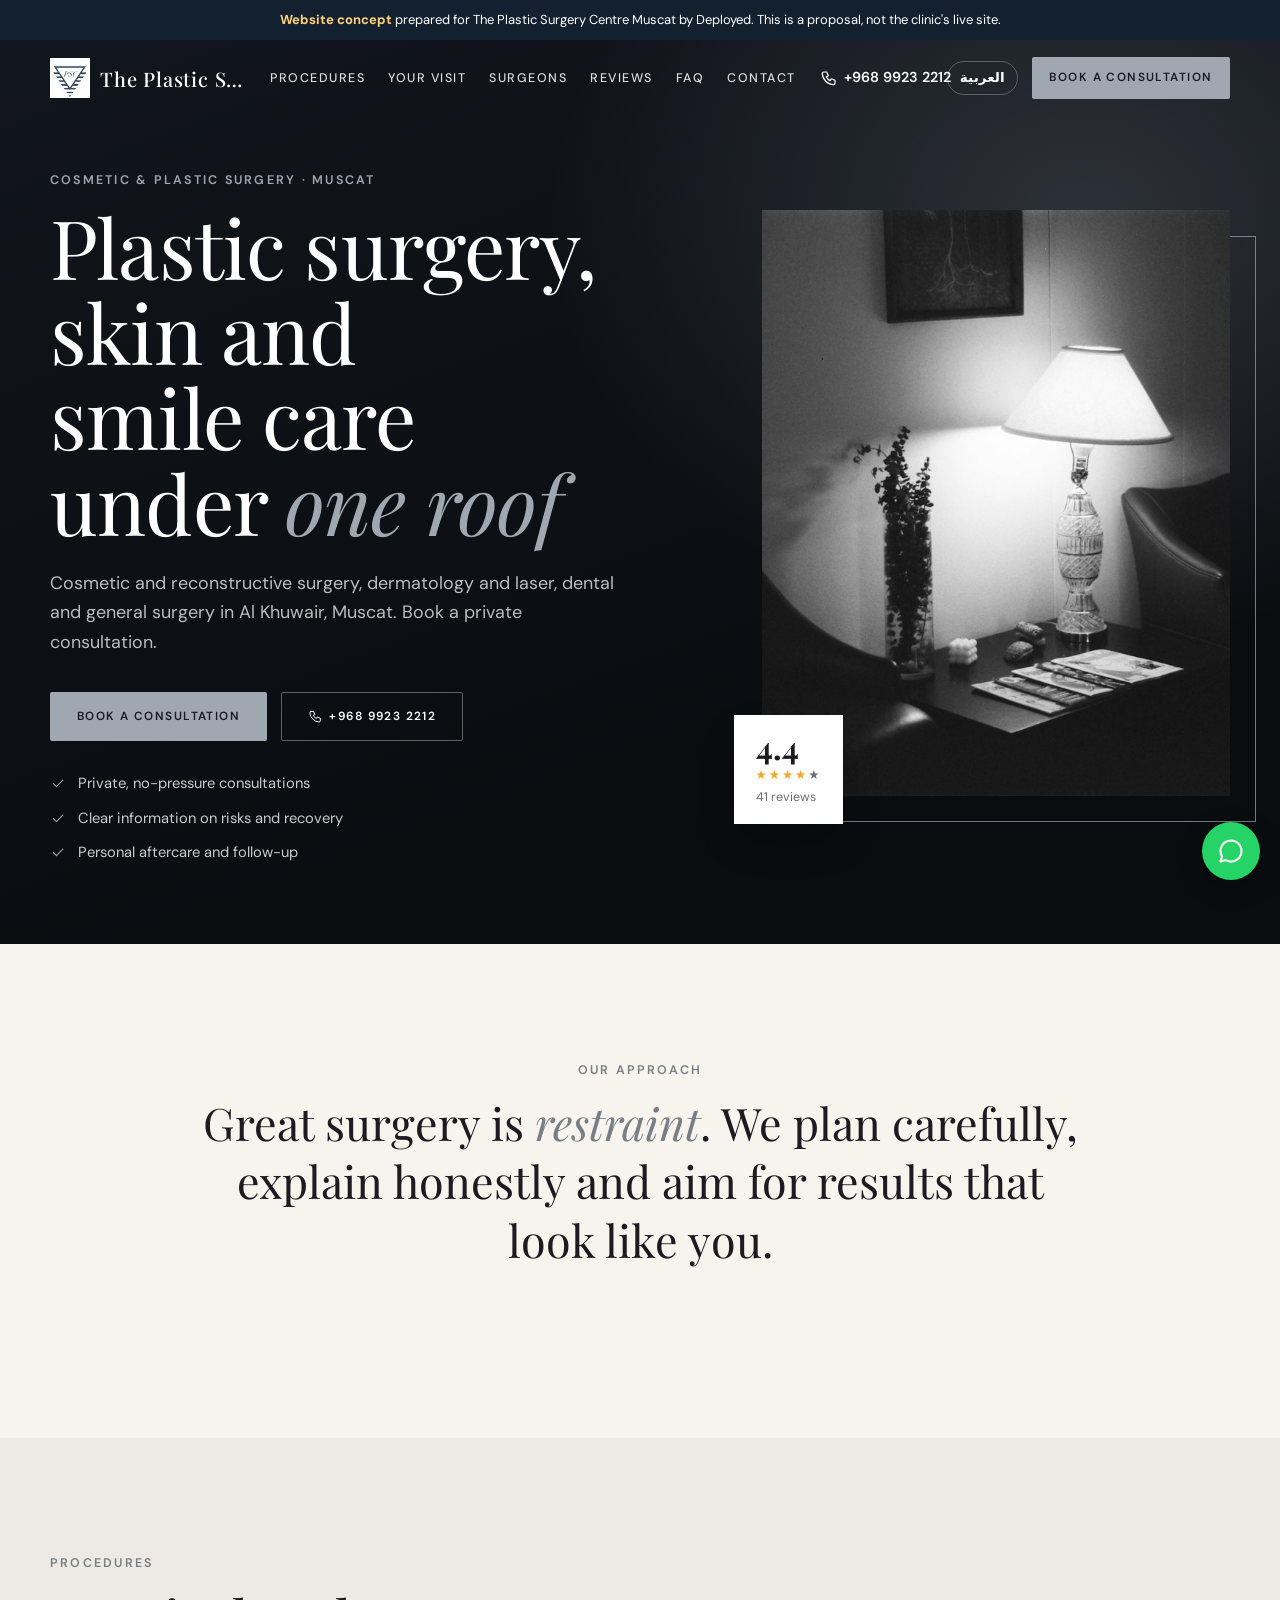
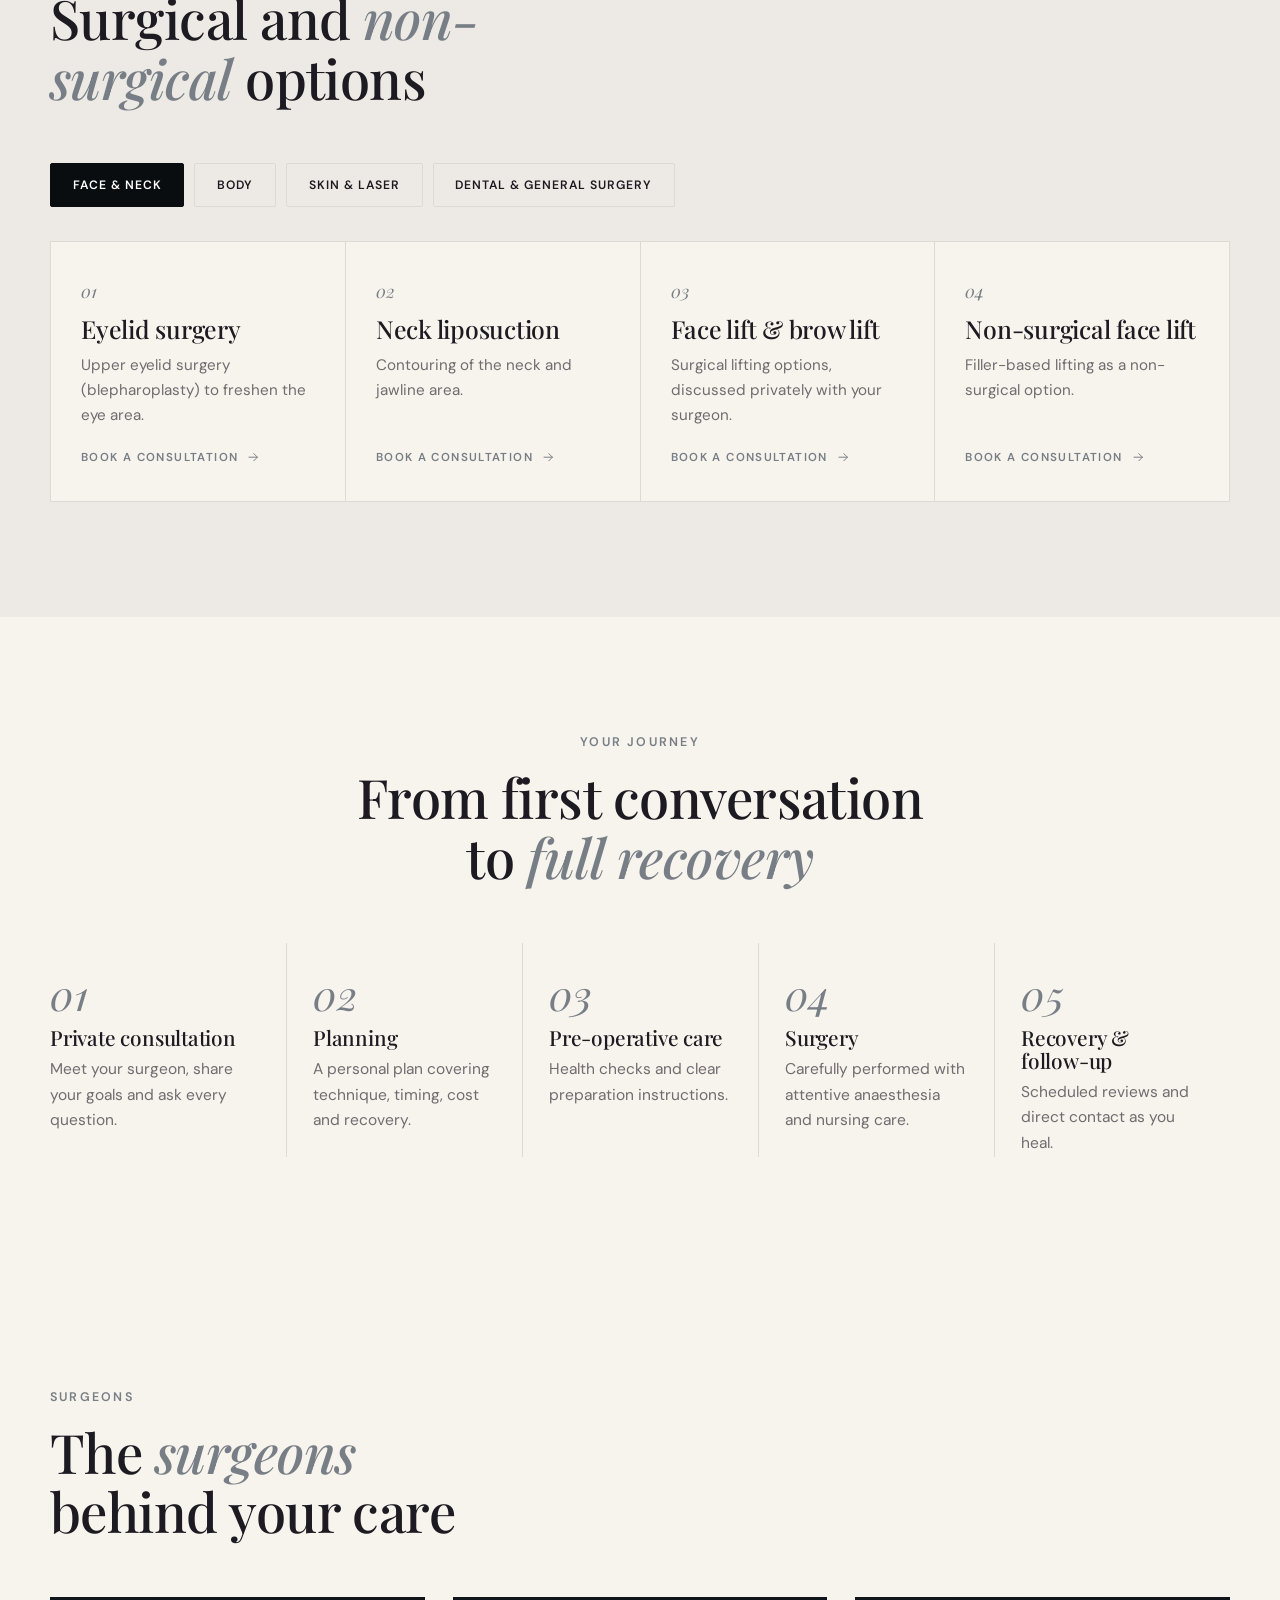
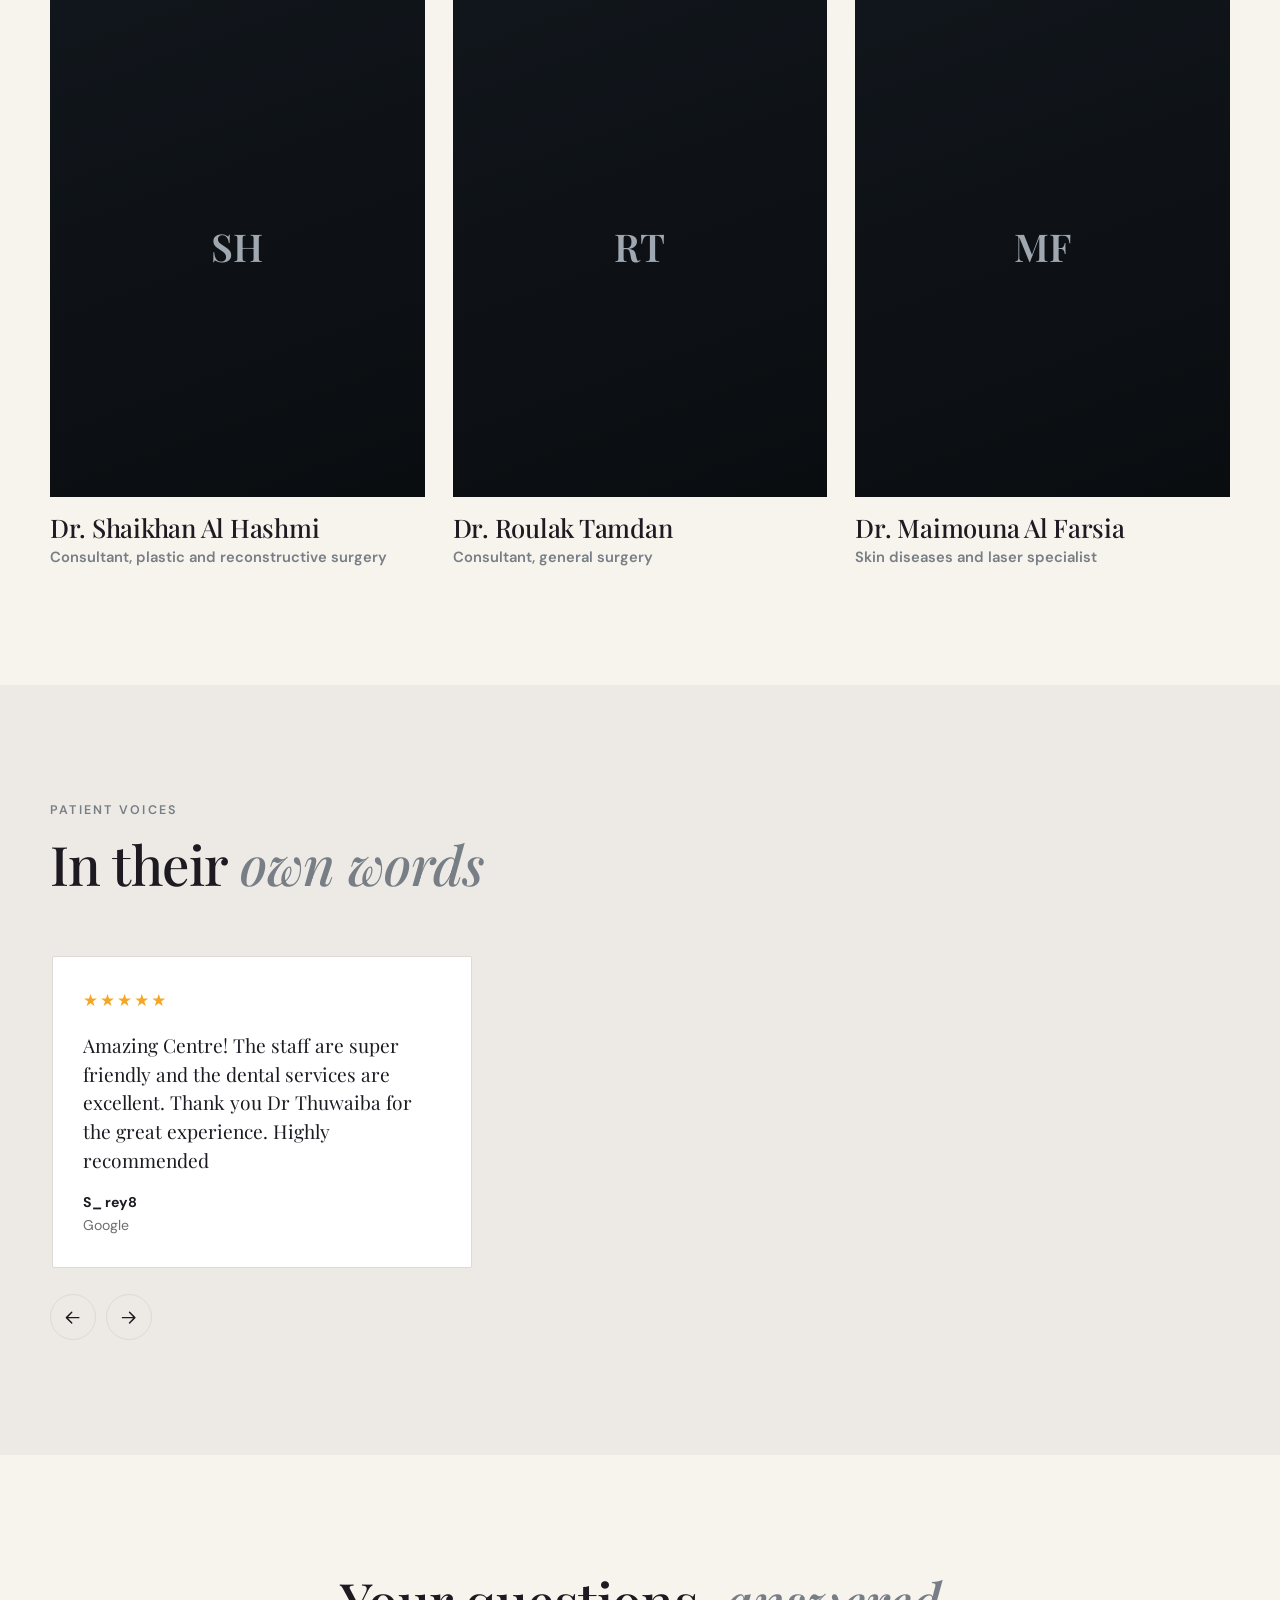
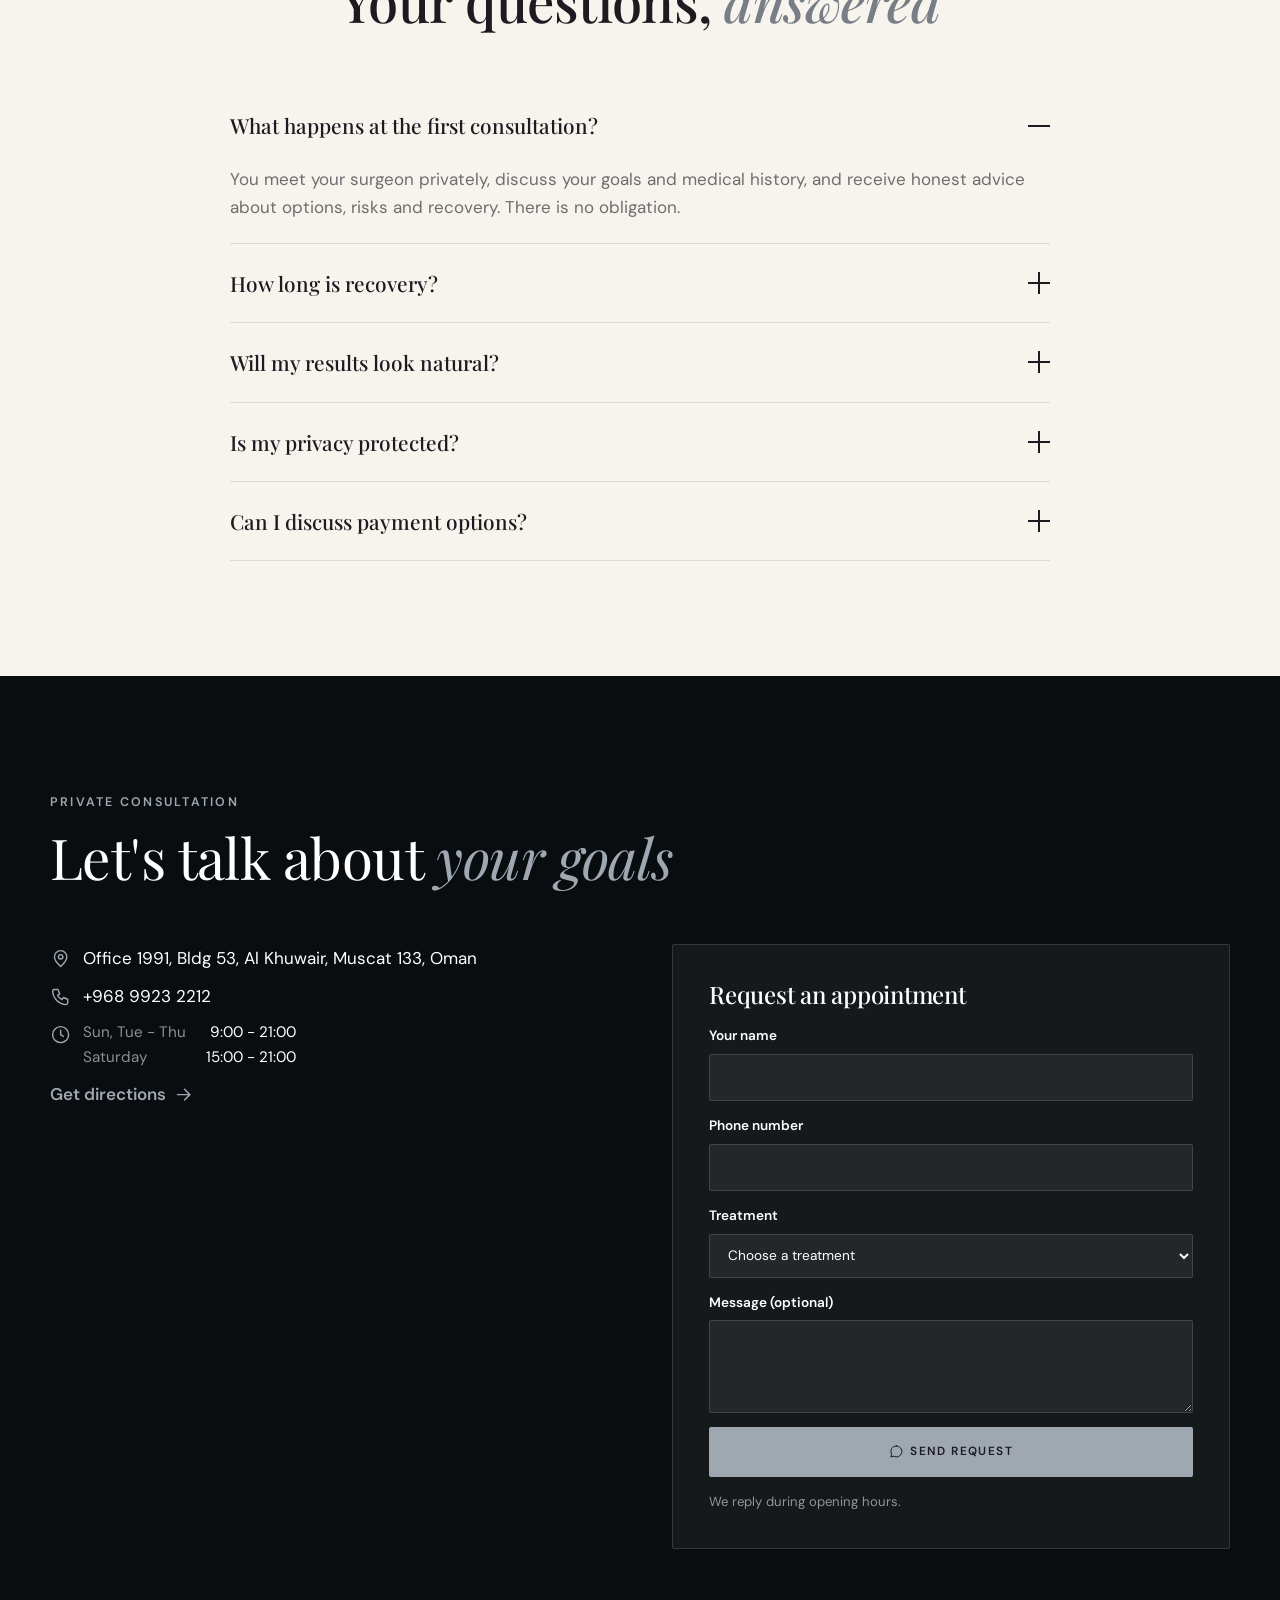
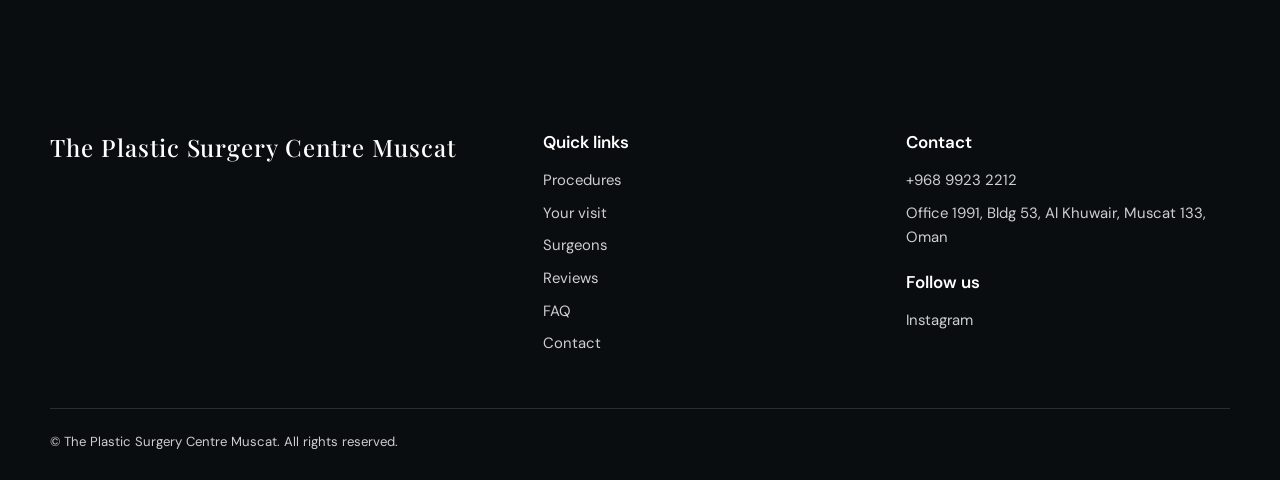
==== commit ed806f88: "Add stock hero image: The Plastic Surgery Centre Muscat Co-Authored-By: Claude Sonnet 5.5 <noreply@a" ====
--- a/plastic-surgery-centre-muscat-c0ze/index.html
+++ b/plastic-surgery-centre-muscat-c0ze/index.html
@@ -49,7 +49,7 @@
       <ul class="assure"><li><svg class="ic " viewBox="0 0 24 24" aria-hidden="true" fill="none" stroke="currentColor" stroke-width="1.6" stroke-linecap="round" stroke-linejoin="round"><path d="M5 12.5l4.5 4.5L19 7.5"/></svg>Private, no-pressure consultations</li><li><svg class="ic " viewBox="0 0 24 24" aria-hidden="true" fill="none" stroke="currentColor" stroke-width="1.6" stroke-linecap="round" stroke-linejoin="round"><path d="M5 12.5l4.5 4.5L19 7.5"/></svg>Clear information on risks and recovery</li><li><svg class="ic " viewBox="0 0 24 24" aria-hidden="true" fill="none" stroke="currentColor" stroke-width="1.6" stroke-linecap="round" stroke-linejoin="round"><path d="M5 12.5l4.5 4.5L19 7.5"/></svg>Personal aftercare and follow-up</li></ul>
     </div>
     <div class="hero-art">
-      <div class="frame"><div class="ph frame-img" role="img" aria-label="The Plastic Surgery Centre Muscat"><svg class="ic " viewBox="0 0 24 24" aria-hidden="true" fill="none" stroke="currentColor" stroke-width="1.6" stroke-linecap="round" stroke-linejoin="round"><path d="M12 3l1.8 5.2L19 10l-5.2 1.8L12 17l-1.8-5.2L5 10l5.2-1.8z"/><path d="M19 16l.7 2 2 .7-2 .7-.7 2-.7-2-2-.7 2-.7z"/></svg></div></div>
+      <div class="frame"><img class="frame-img" src="media/hero.jpg" alt="The Plastic Surgery Centre Muscat" loading="lazy"></div>
 <div class="badge"><b>4.4</b><span class="stars" role="img" aria-label="4.4 / 5"><span class="on">★</span><span class="on">★</span><span class="on">★</span><span class="on">★</span><span class="">★</span></span><span>41 reviews</span></div>    </div>
   </div>
 </section>
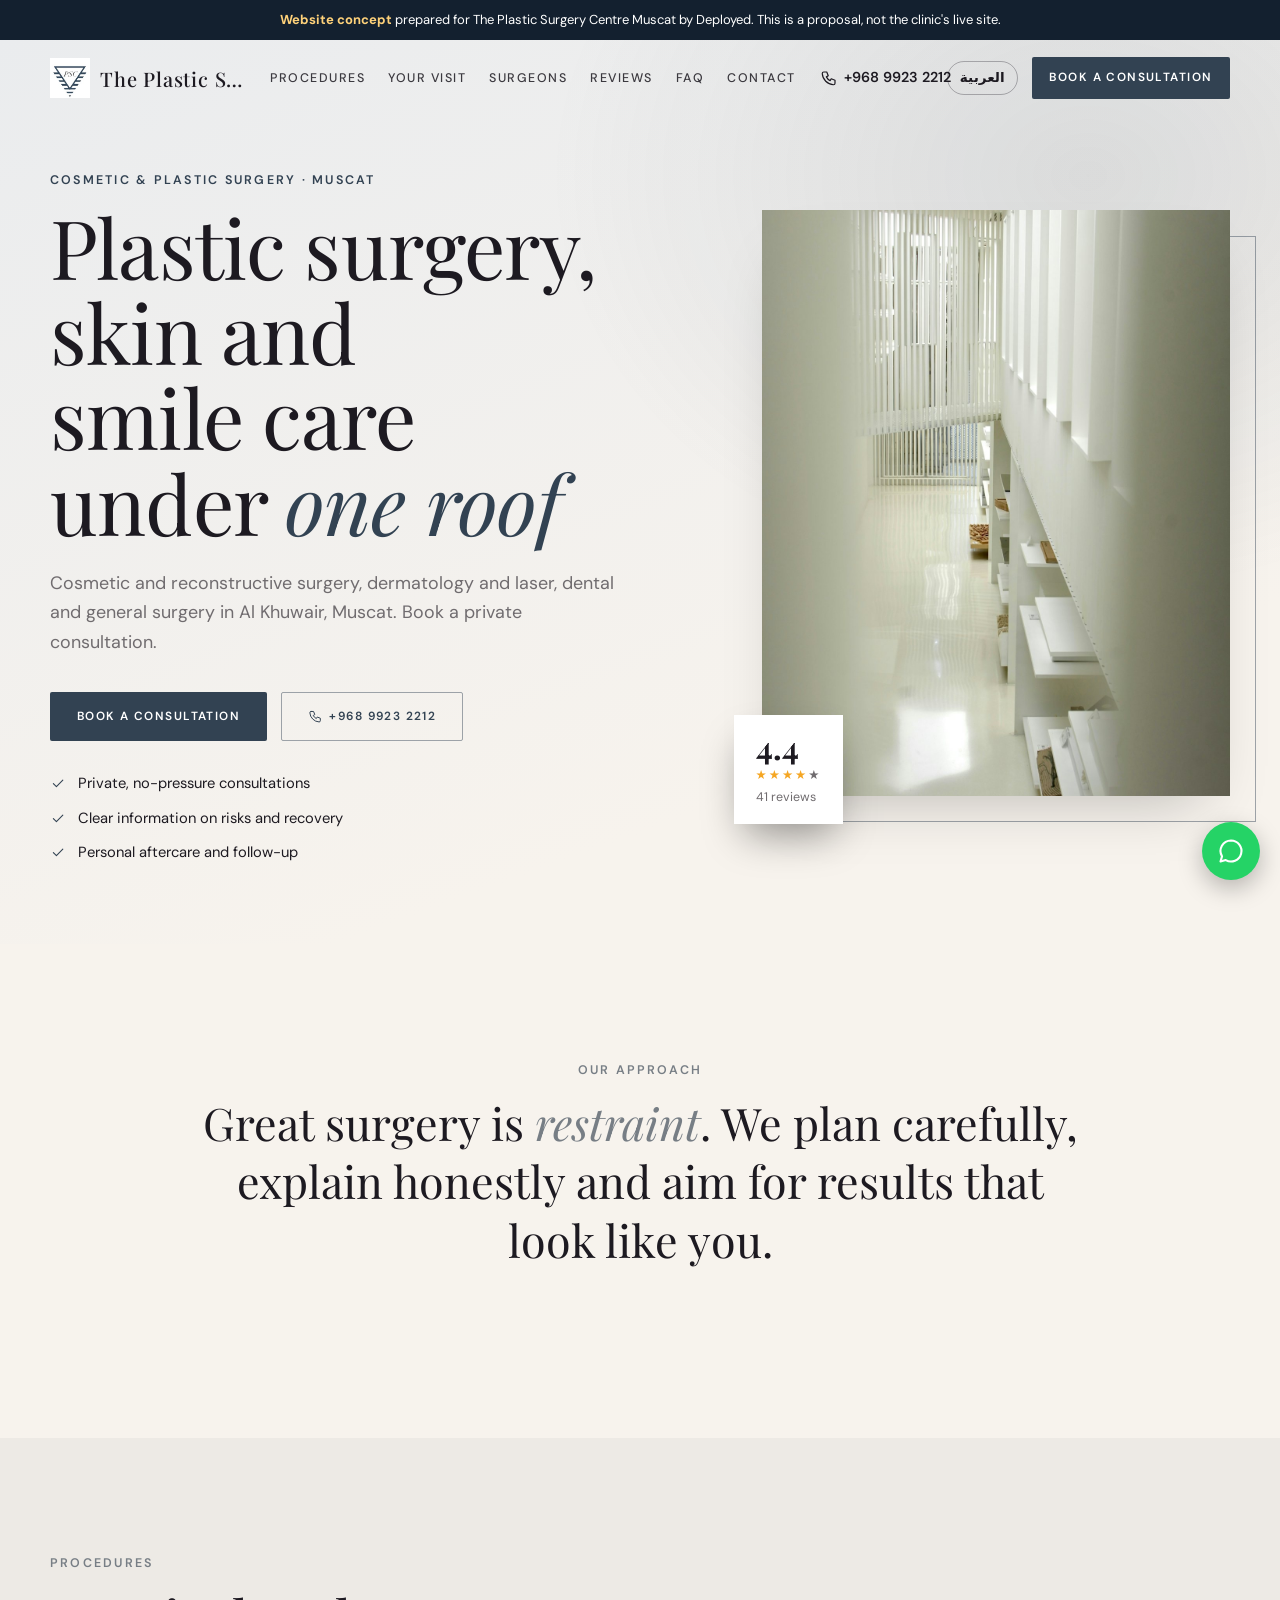
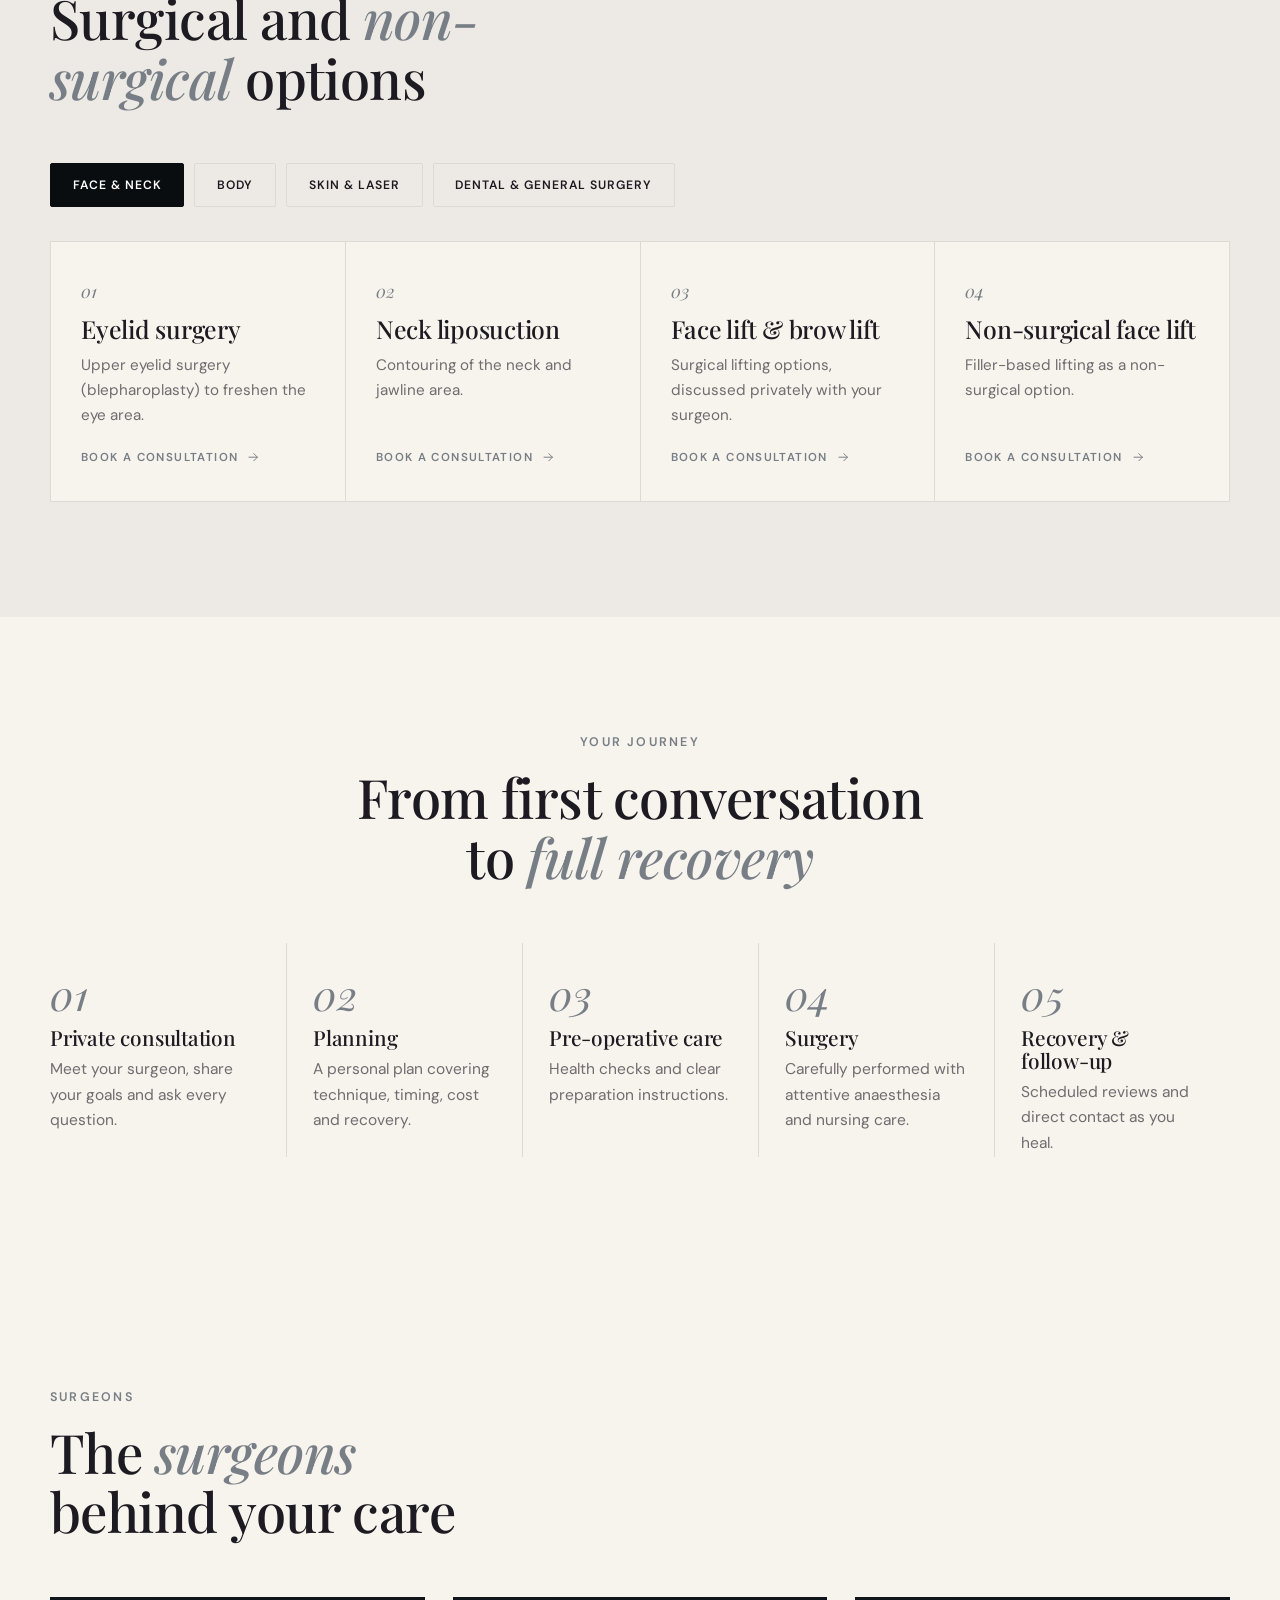
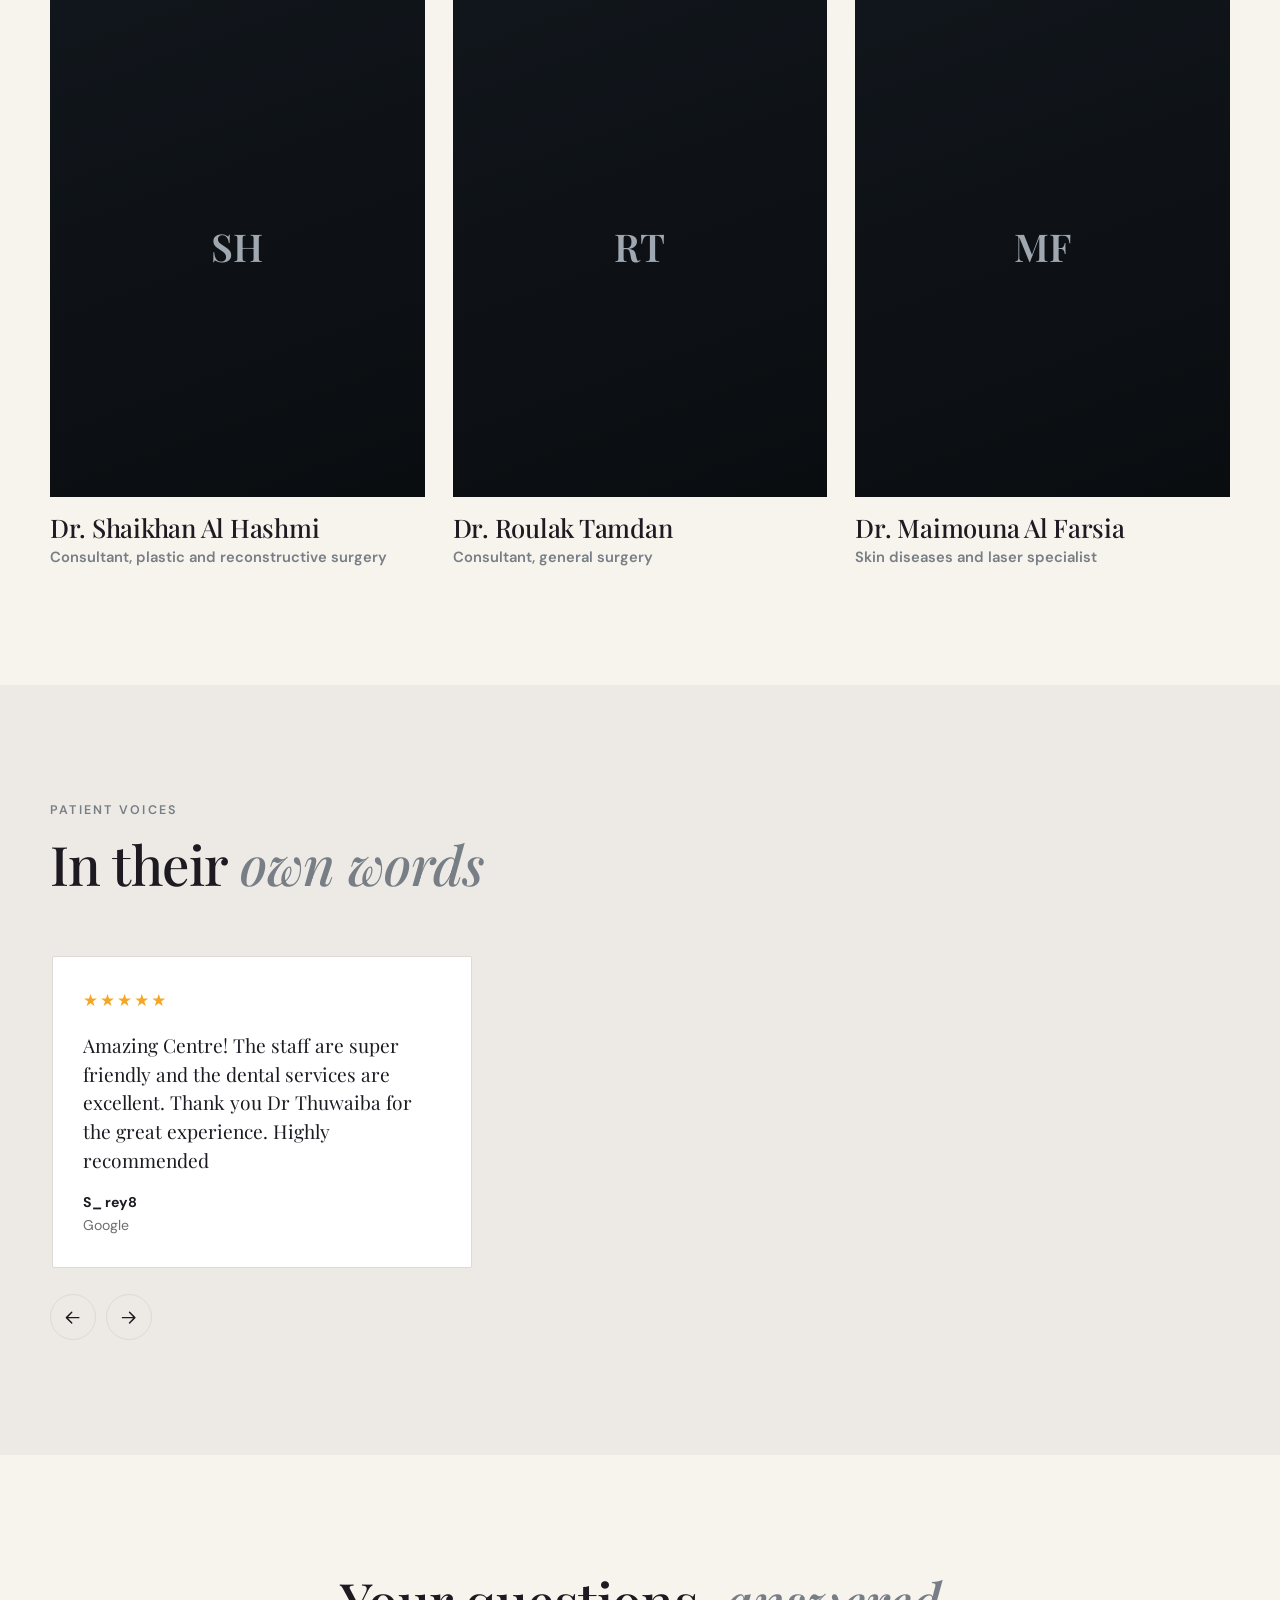
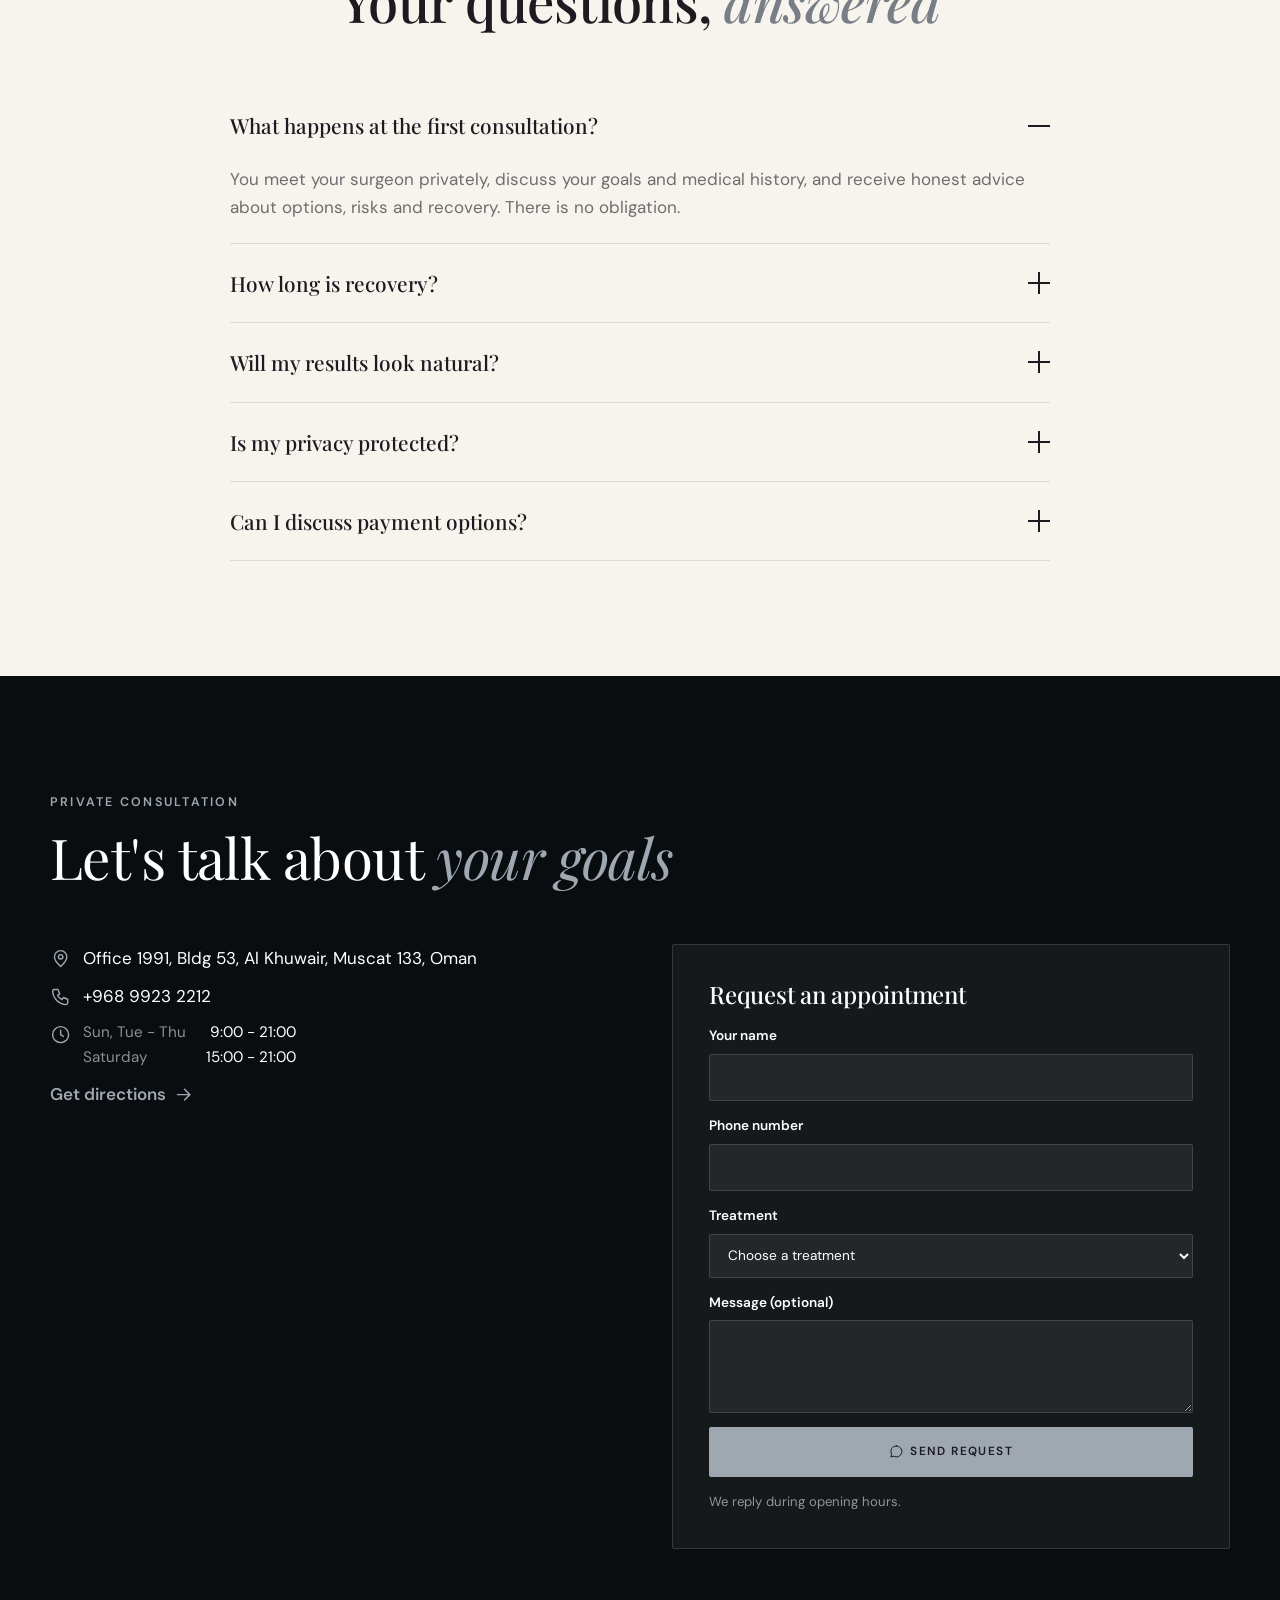
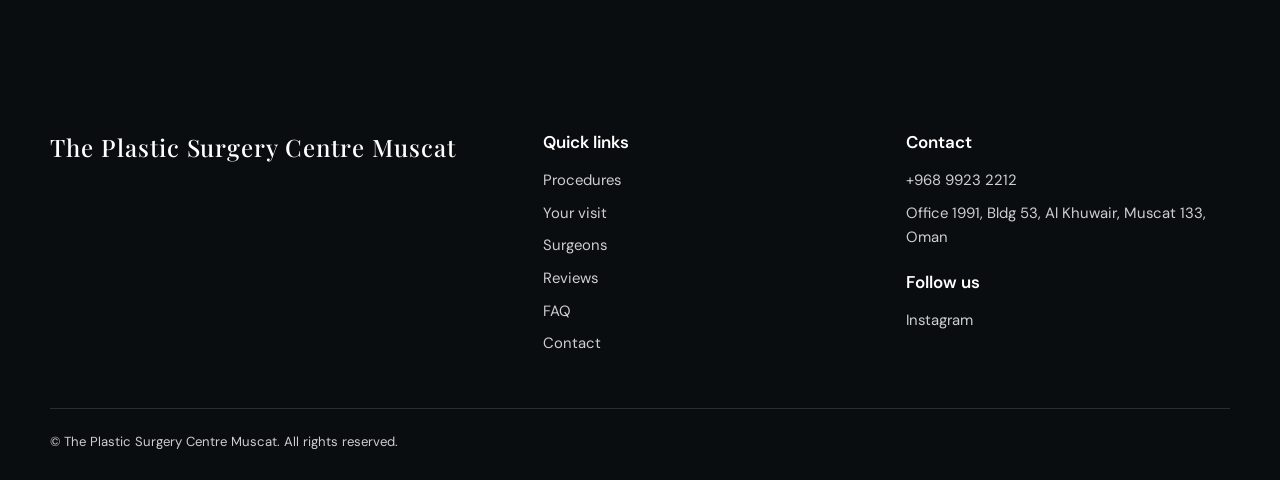
==== commit 2c04aac1: "Add light hero option; use it for The Plastic Surgery Centre Muscat Co-Authored-By: Claude Sonnet 5." ====
--- a/plastic-surgery-centre-muscat-c0ze/index.html
+++ b/plastic-surgery-centre-muscat-c0ze/index.html
@@ -37,7 +37,7 @@
 </header>
 
 <main id="main">
-<section class="hero" id="top">
+<section class="hero hero-light" id="top">
   <div class="wrap hero-grid">
     <div class="hero-copy">
       <p class="eyebrow">Cosmetic &amp; plastic surgery · Muscat</p>
--- a/plastic-surgery-centre-muscat-c0ze/assets/style.css
+++ b/plastic-surgery-centre-muscat-c0ze/assets/style.css
@@ -115,3 +115,22 @@
 .form{border-radius:2px}
 .form input,.form select,.form textarea{border-radius:2px}
 .faq-item summary{font-family:var(--font-display);font-size:1.3rem;font-weight:500}
+
+/* light hero (site.json "hero_style": "light") */
+.hero-light{color:var(--ink);background:
+  radial-gradient(900px 700px at 85% 15%,color-mix(in srgb,var(--primary) 12%,transparent),transparent 60%),
+  linear-gradient(160deg,var(--primary-soft),var(--bg) 75%)}
+.hero-light .eyebrow{color:var(--primary)}
+.hero-light h1 em{color:var(--primary)}
+.hero-light .hero-text{color:var(--muted)}
+.hero-light .assure{color:var(--ink)}
+.hero-light .assure .ic{color:var(--primary)}
+.hero-light .btn-ghost{color:var(--primary);border-color:color-mix(in srgb,var(--primary) 45%,transparent)}
+.hero-light .btn-ghost:hover{border-color:var(--primary);color:var(--primary-deep)}
+.hero-light .frame::before{border-color:var(--primary);opacity:.45}
+.hero-light .frame-img{box-shadow:0 30px 60px -30px #0004}
+body:has(.hero-light) .site-header:not([data-scrolled]):not([data-open]){color:var(--ink)}
+body:has(.hero-light) .site-header:not([data-scrolled]):not([data-open]) .lang{border-color:color-mix(in srgb,var(--ink) 30%,transparent)}
+body:has(.hero-light) .site-header:not([data-scrolled]):not([data-open]) .btn-sm{background:var(--primary);color:var(--primary-ink)}
+.hero-light .btn-accent{background:var(--primary);color:var(--primary-ink)}
+.hero-light .btn-accent:hover{background:var(--primary-deep)}
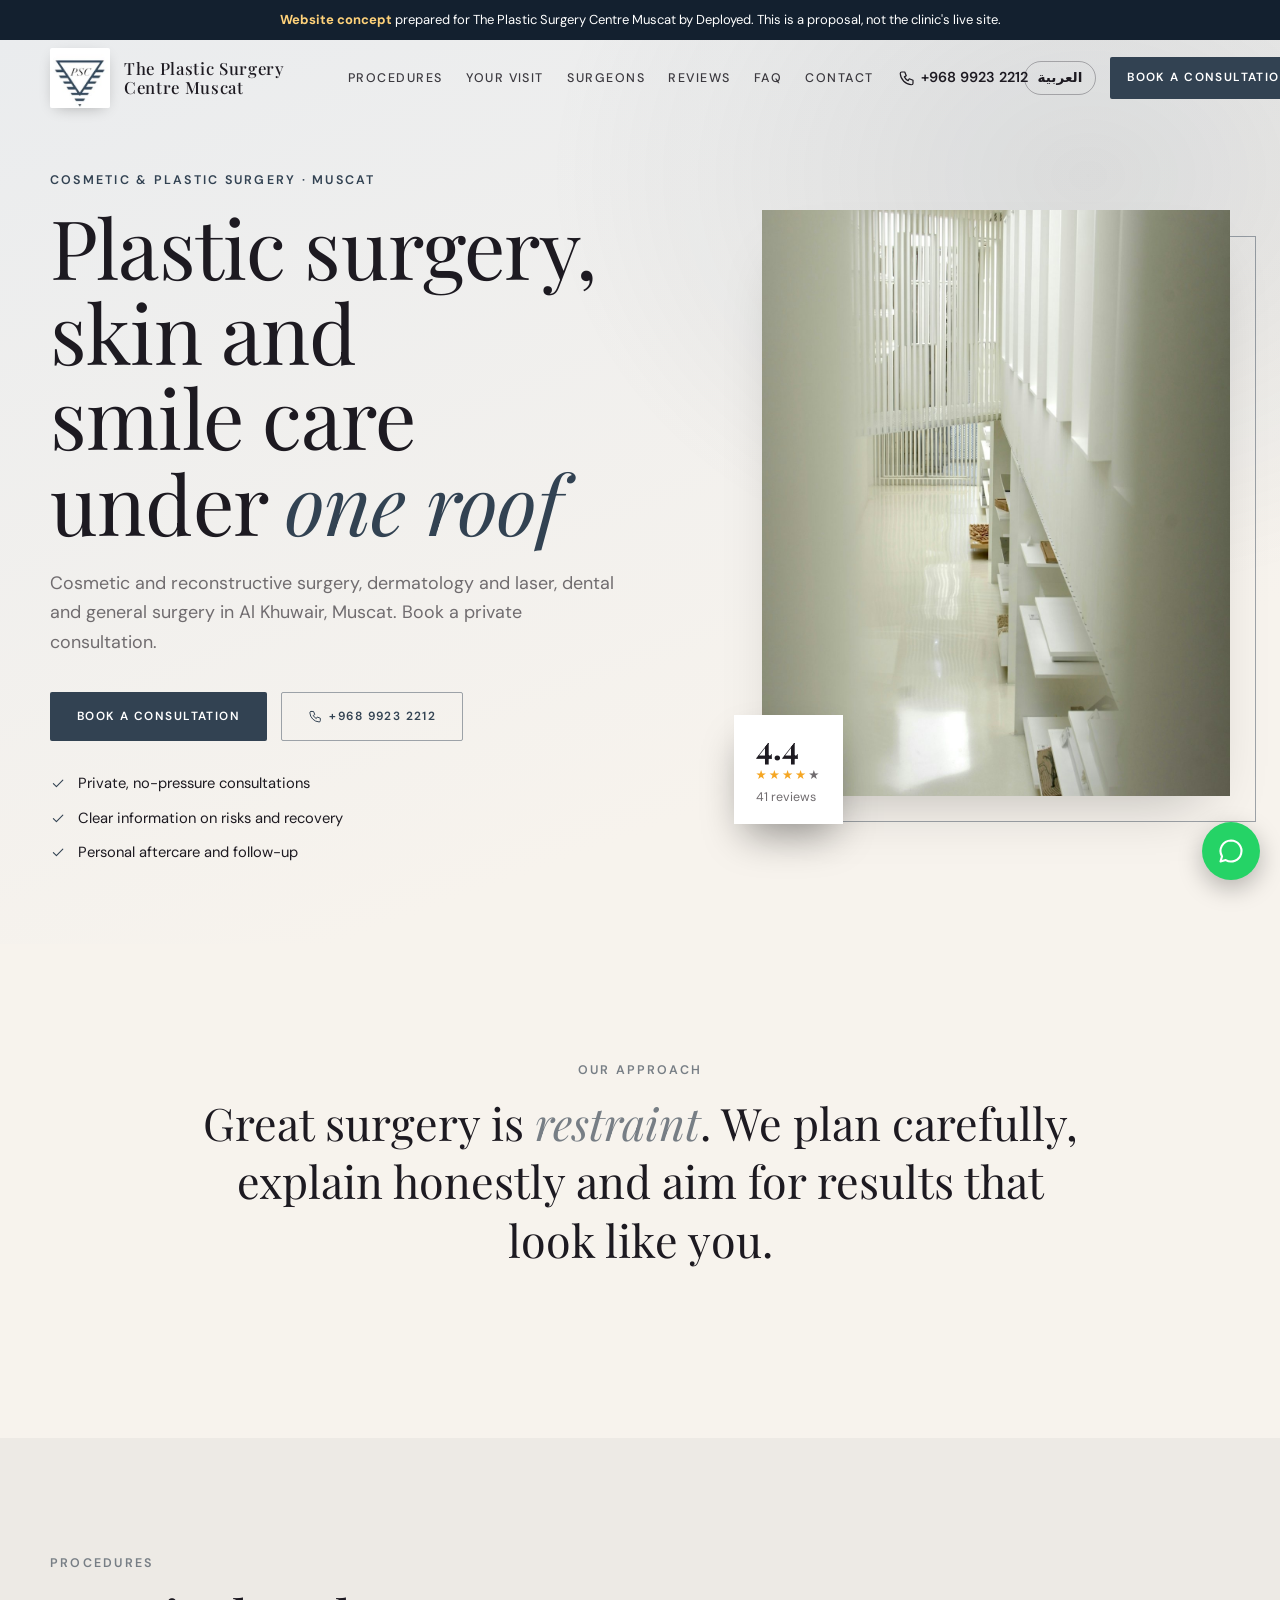
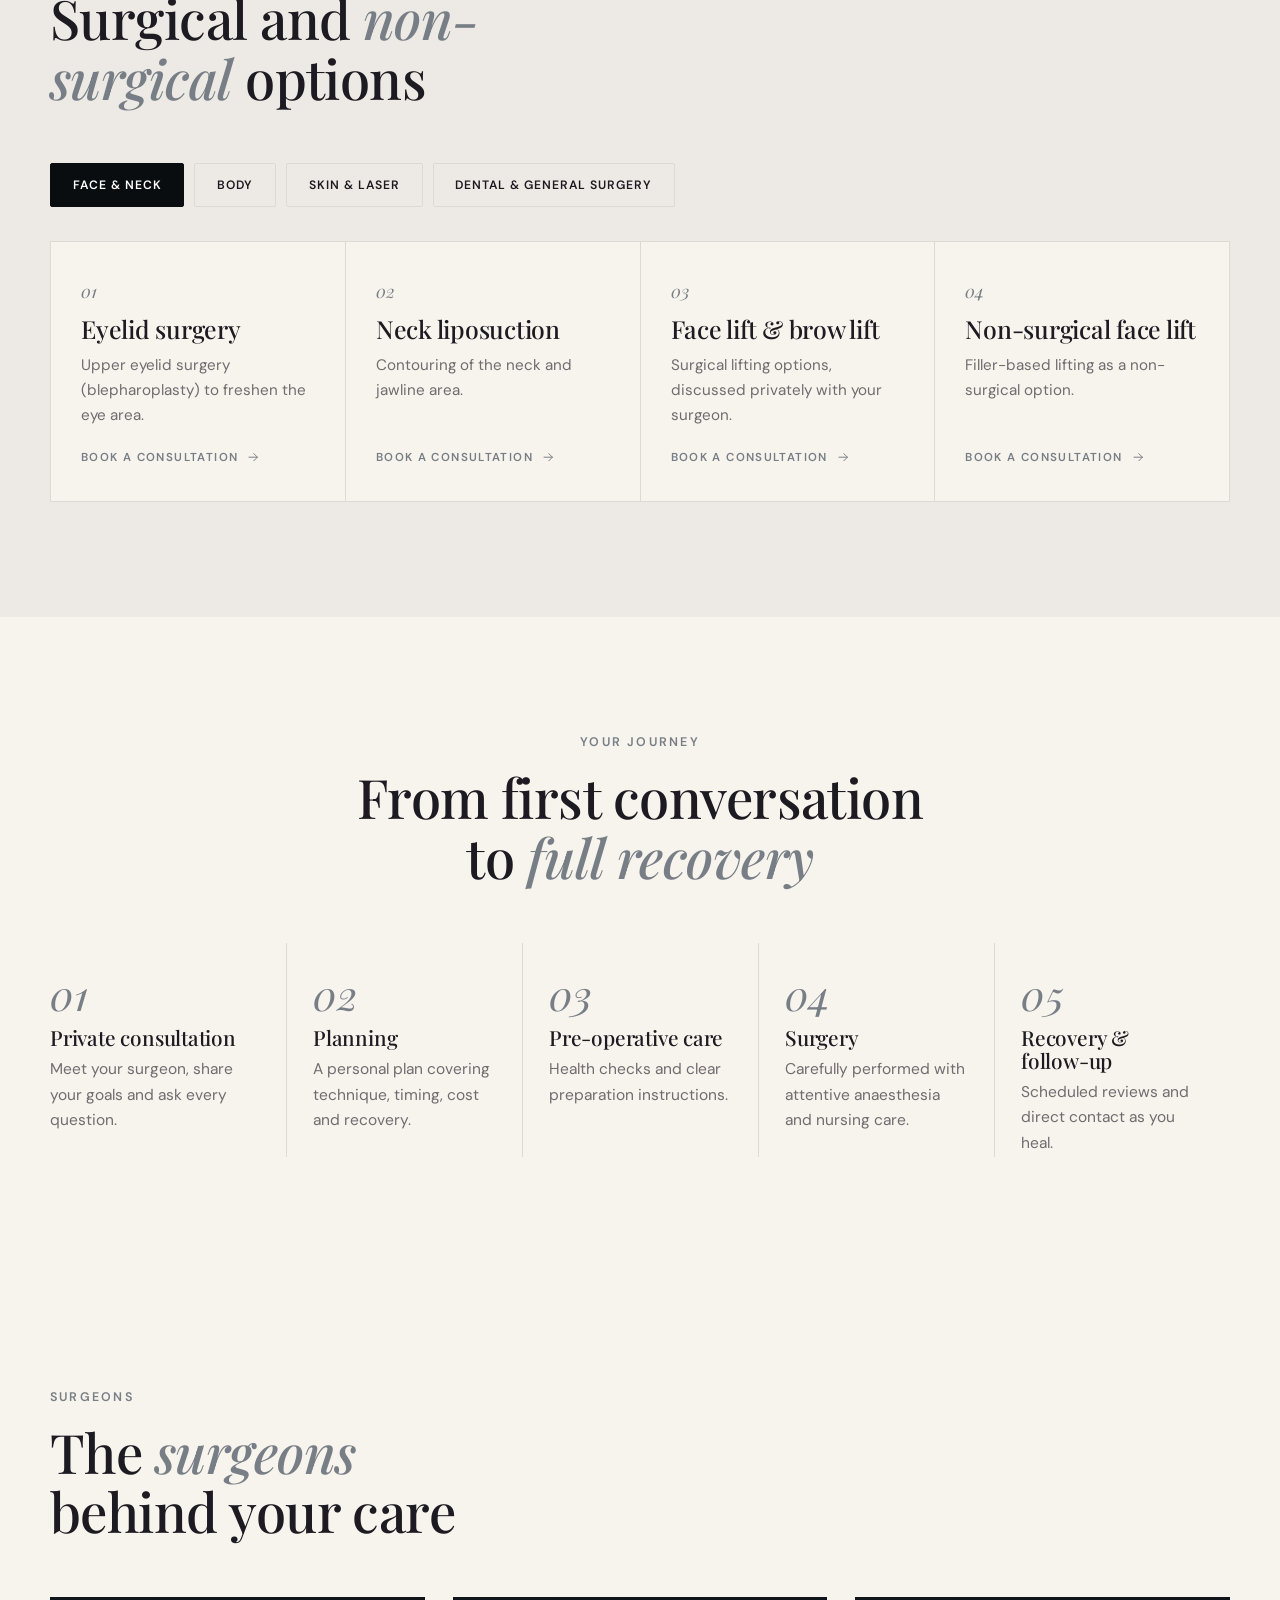
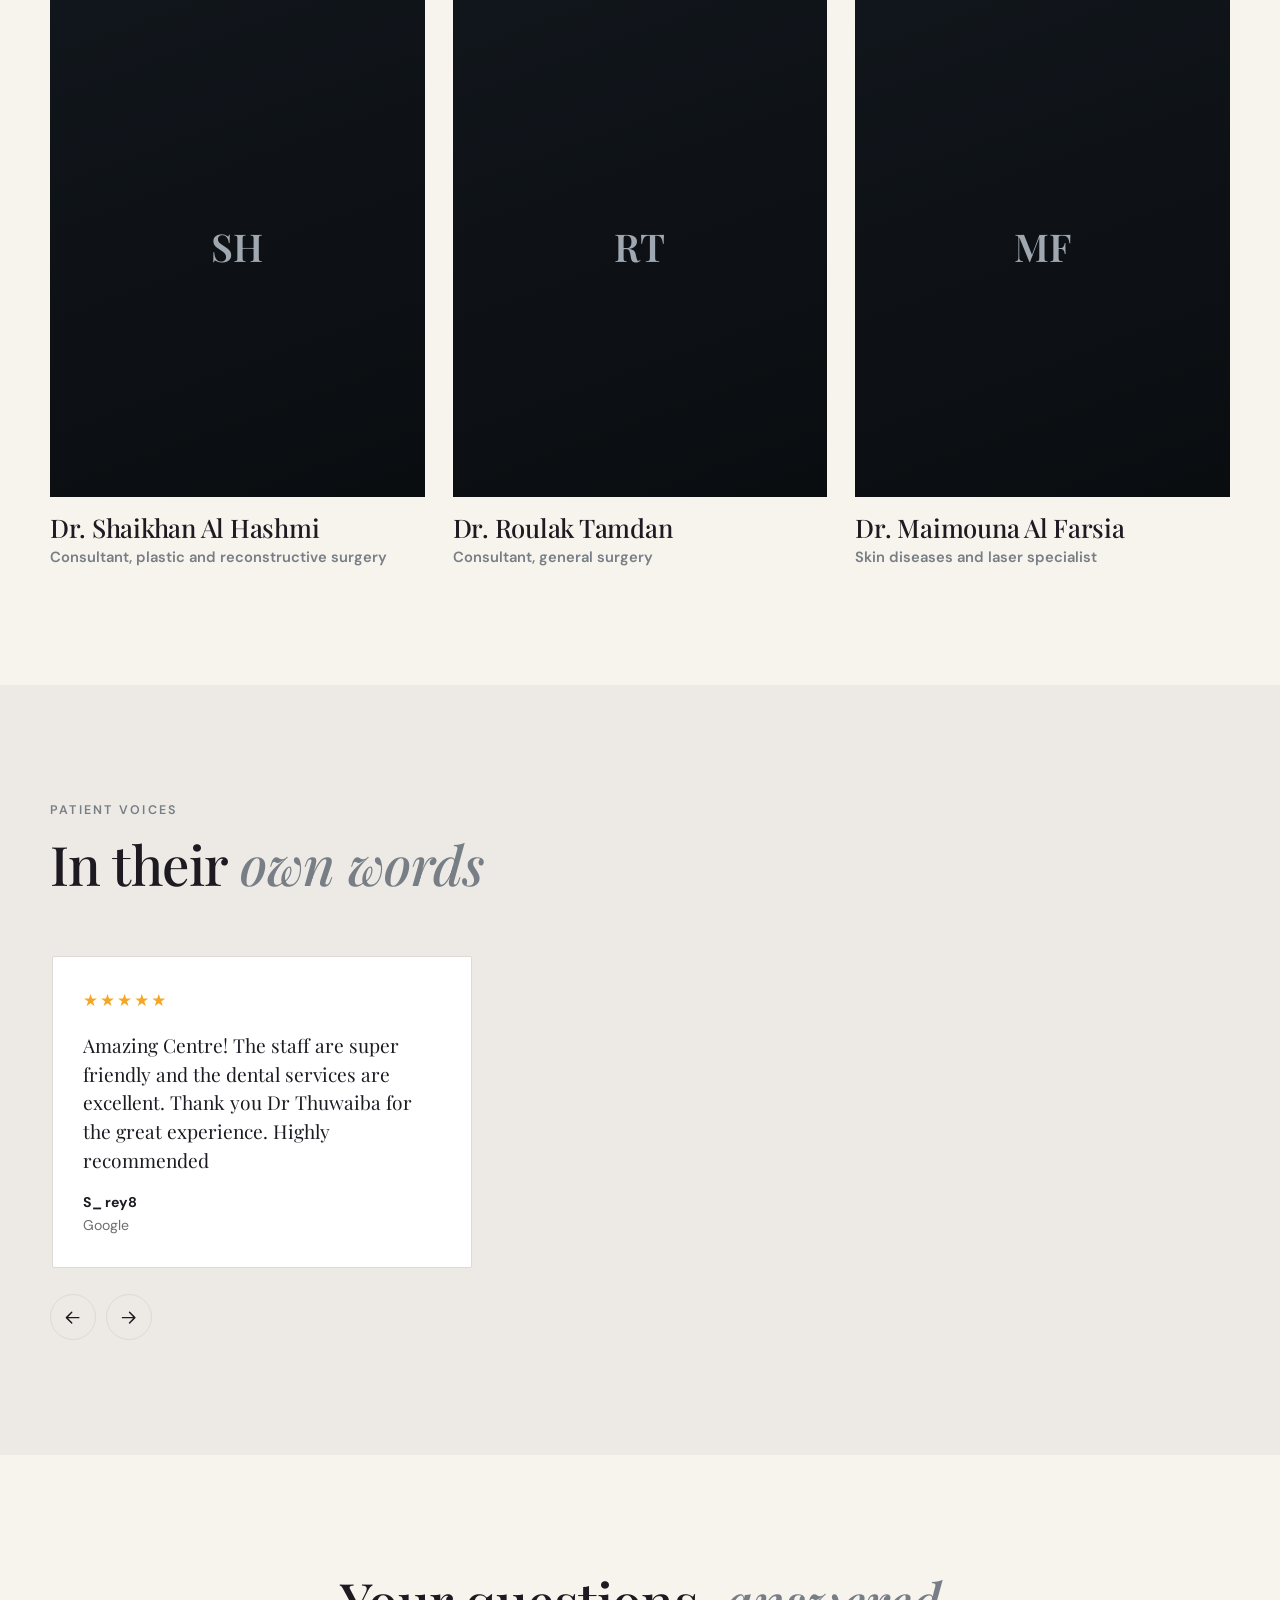
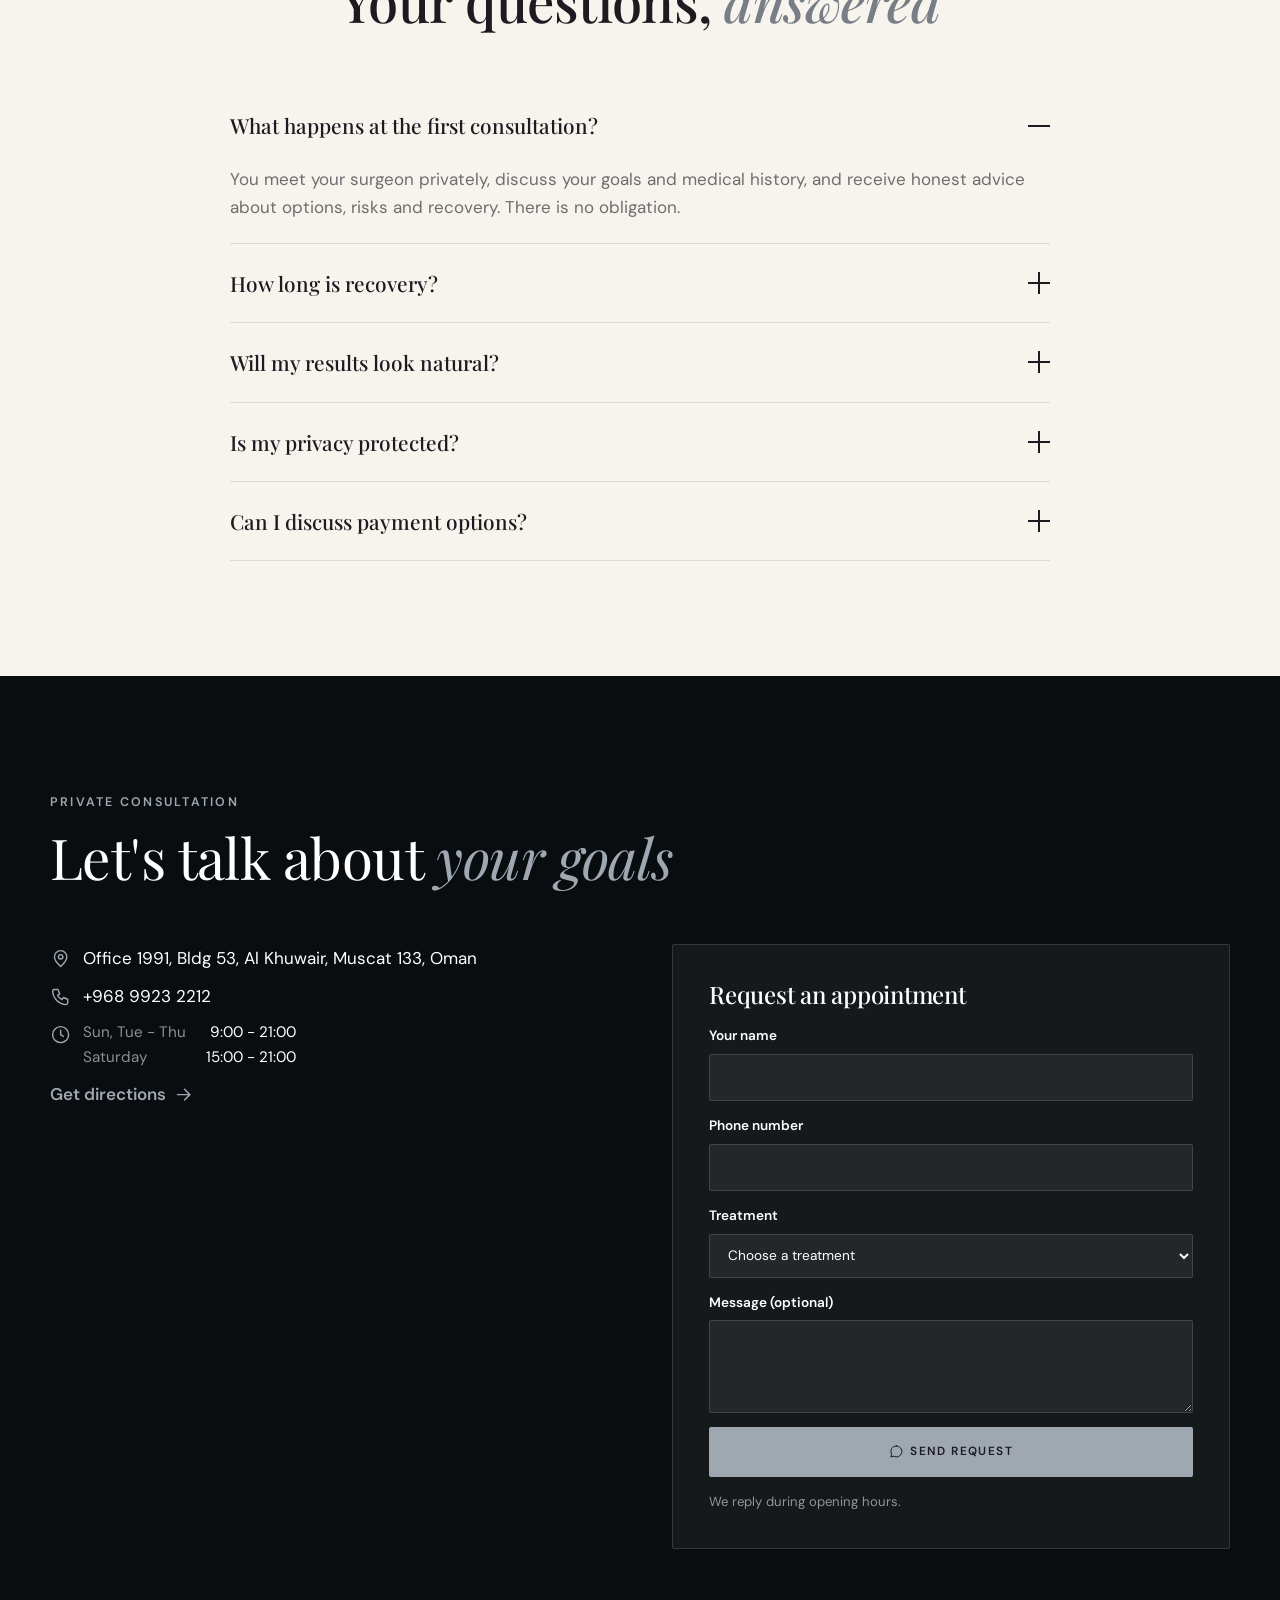
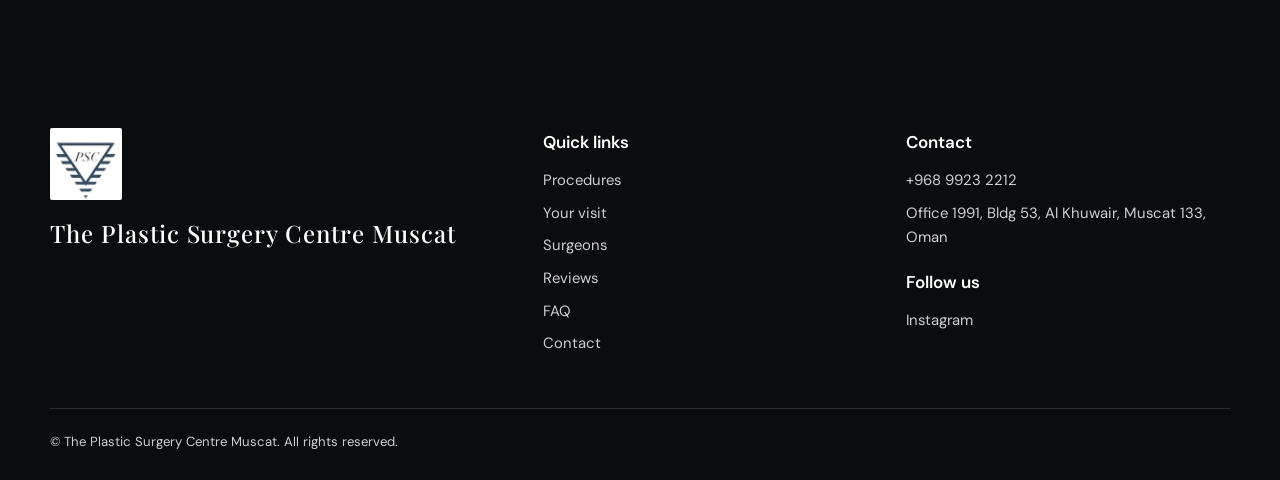
==== commit d914dc96: "Larger header logo, footer logo; fix mid-width header overflow Co-Authored-By: Claude Sonnet 5.5 <no" ====
--- a/plastic-surgery-centre-muscat-c0ze/index.html
+++ b/plastic-surgery-centre-muscat-c0ze/index.html
@@ -305,7 +305,7 @@
 <footer class="site-footer">
   <div class="wrap foot-grid">
     <div class="foot-brand">
-      <p class="brand-name">The Plastic Surgery Centre Muscat</p>
+<img class="foot-logo" src="media/logo.png" alt="">      <p class="brand-name">The Plastic Surgery Centre Muscat</p>
     </div>
     <div>
       <p class="foot-h">Quick links</p>
--- a/plastic-surgery-centre-muscat-c0ze/assets/base.css
+++ b/plastic-surgery-centre-muscat-c0ze/assets/base.css
@@ -226,3 +226,4 @@
   .actions{gap:8px;flex:none}
   .nav{inset:calc(var(--hy,41px) + 68px) 0 auto 0}
 }
+.foot-logo{height:72px;width:auto;display:block;margin-bottom:14px;border-radius:2px}
--- a/plastic-surgery-centre-muscat-c0ze/assets/style.css
+++ b/plastic-surgery-centre-muscat-c0ze/assets/style.css
@@ -134,3 +134,12 @@
 body:has(.hero-light) .site-header:not([data-scrolled]):not([data-open]) .btn-sm{background:var(--primary);color:var(--primary-ink)}
 .hero-light .btn-accent{background:var(--primary);color:var(--primary-ink)}
 .hero-light .btn-accent:hover{background:var(--primary-deep)}
+
+/* prominent logo */
+.site-header .brand{gap:14px}
+.site-header .brand-logo{height:60px;border-radius:2px;box-shadow:0 4px 16px -6px #0005}
+.site-header .brand-name{white-space:normal;line-height:1.15;font-size:1.05rem;max-width:200px;overflow:visible;text-overflow:clip}
+@media(max-width:560px){.site-header .brand-logo{height:50px}.site-header .brand-name{font-size:.9rem;max-width:150px}}
+.site-header .brand{flex:0 0 auto}
+@media(max-width:980px){.site-header .brand{flex:1 1 auto;min-width:0}}
+@media(min-width:981px) and (max-width:1180px){.nav{gap:14px;letter-spacing:.06em}.site-header .bar{gap:14px}.actions .btn-sm{display:none}}
